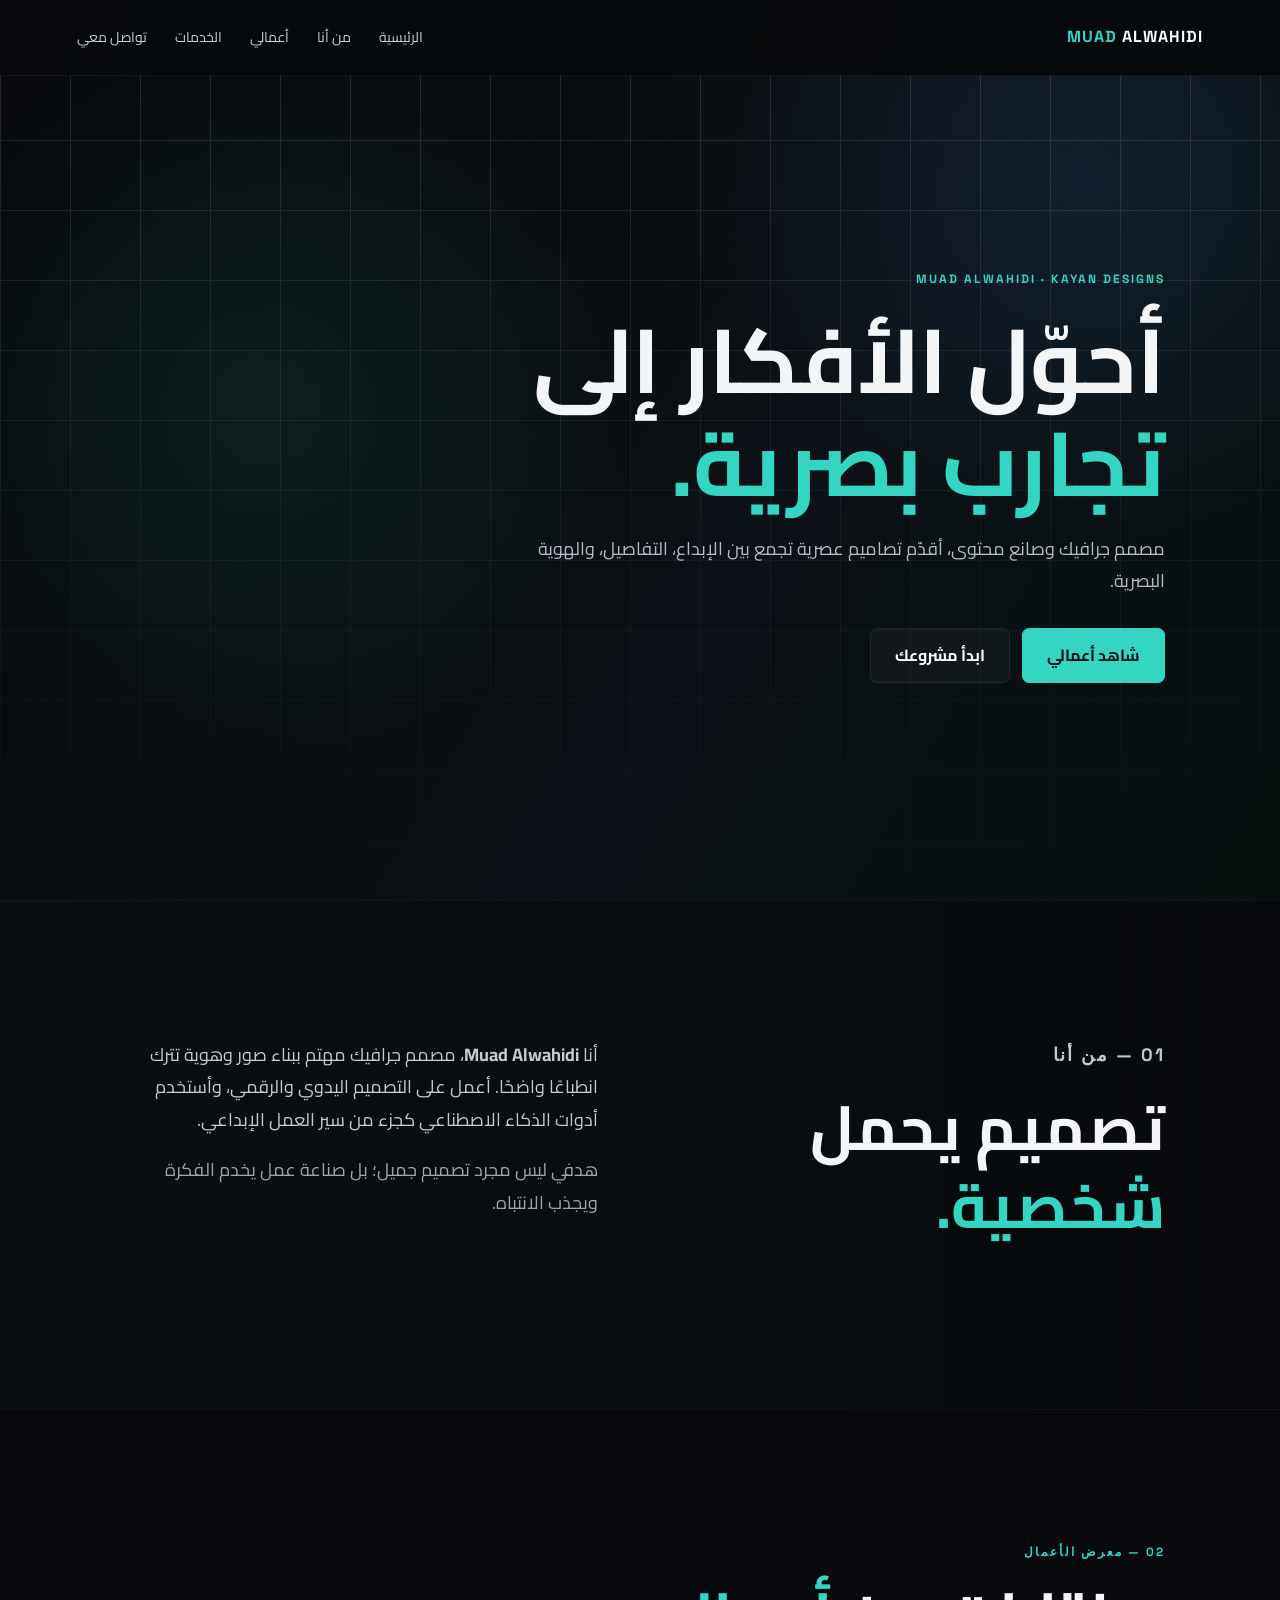
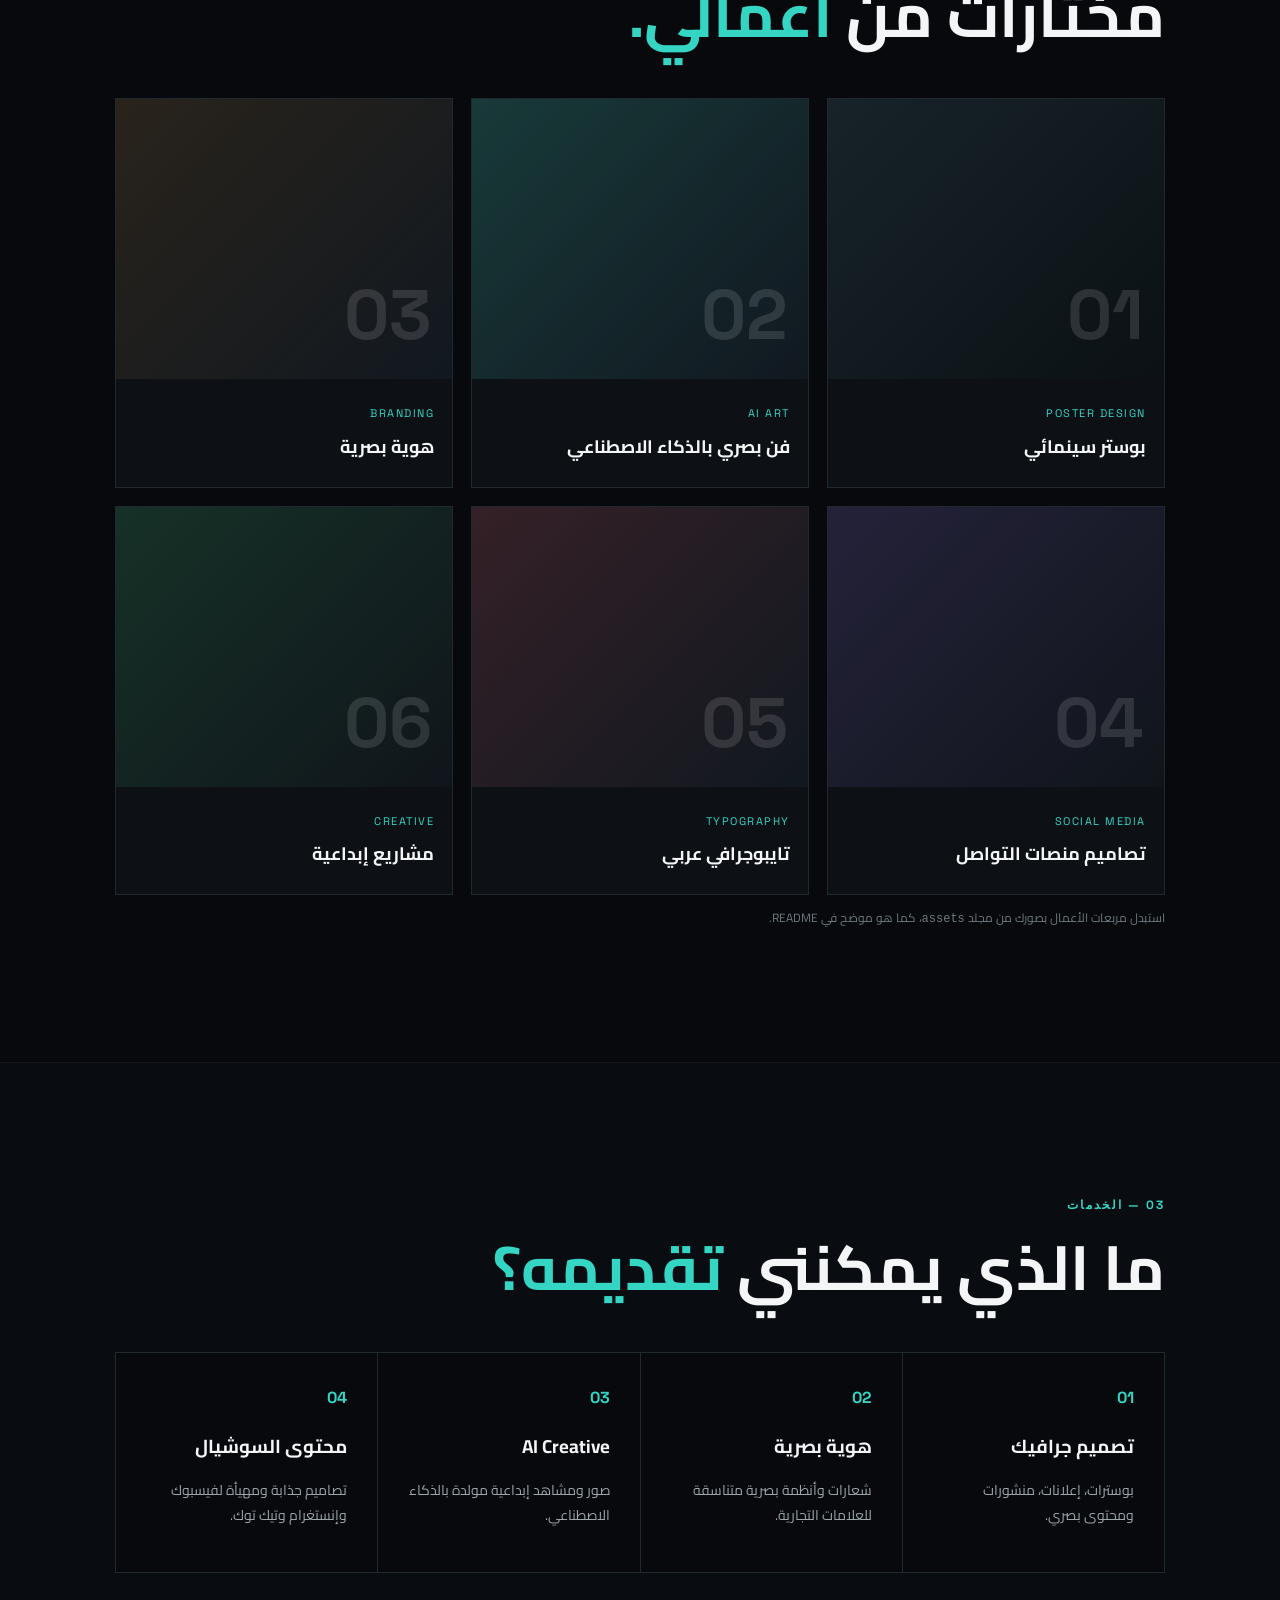
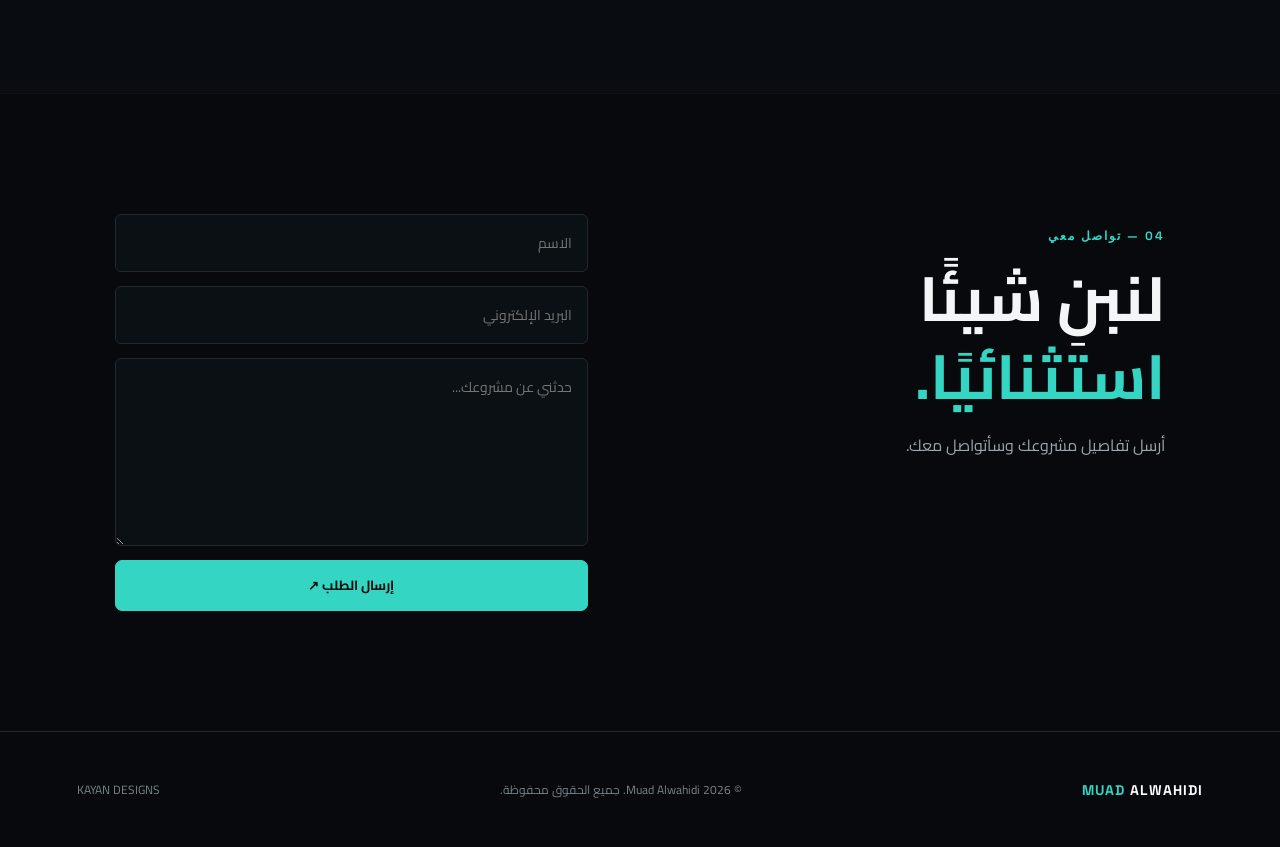
==== index.html @ abfa45d9 "Add files via upload" ====
<!doctype html>
<html lang="ar" dir="rtl">
<head>
  <meta charset="utf-8">
  <meta name="viewport" content="width=device-width,initial-scale=1">
  <meta name="description" content="Muad Alwahidi — مصمم جرافيك وصانع محتوى. معرض أعمال وخدمات التصميم.">
  <title>Muad Alwahidi | Graphic Designer</title>
  <link rel="stylesheet" href="style.css">
</head>
<body>
<header class="nav">
  <a class="brand" href="#home"><span>MUAD</span> ALWAHIDI</a>
  <button class="menu" aria-label="فتح القائمة">☰</button>
  <nav>
    <a href="#home">الرئيسية</a><a href="#about">من أنا</a><a href="#work">أعمالي</a>
    <a href="#services">الخدمات</a><a href="#contact">تواصل معي</a>
  </nav>
</header>

<main>
<section id="home" class="hero">
  <div class="hero-bg"></div>
  <div class="hero-content">
    <p class="eyebrow">MUAD ALWAHIDI · KAYAN DESIGNS</p>
    <h1>أحوّل الأفكار إلى<br><strong>تجارب بصرية.</strong></h1>
    <p class="lead">مصمم جرافيك وصانع محتوى، أقدّم تصاميم عصرية تجمع بين الإبداع، التفاصيل، والهوية البصرية.</p>
    <div class="actions"><a class="btn primary" href="#work">شاهد أعمالي</a><a class="btn ghost" href="#contact">ابدأ مشروعك</a></div>
  </div>
</section>

<section id="about" class="section about">
  <div><p class="eyebrow">01 — من أنا</p><h2>تصميم يحمل <em>شخصية.</em></h2></div>
  <div><p>أنا <b>Muad Alwahidi</b>، مصمم جرافيك مهتم ببناء صور وهوية تترك انطباعًا واضحًا. أعمل على التصميم اليدوي والرقمي، وأستخدم أدوات الذكاء الاصطناعي كجزء من سير العمل الإبداعي.</p><p class="muted">هدفي ليس مجرد تصميم جميل؛ بل صناعة عمل يخدم الفكرة ويجذب الانتباه.</p></div>
</section>

<section id="work" class="section">
  <div class="section-head"><div><p class="eyebrow">02 — معرض الأعمال</p><h2>مختارات من <em>أعمالي.</em></h2></div></div>
  <div class="grid" id="gallery">
    <article class="card"><div class="placeholder p1">01</div><div><span>POSTER DESIGN</span><h3>بوستر سينمائي</h3></div></article>
    <article class="card"><div class="placeholder p2">02</div><div><span>AI ART</span><h3>فن بصري بالذكاء الاصطناعي</h3></div></article>
    <article class="card"><div class="placeholder p3">03</div><div><span>BRANDING</span><h3>هوية بصرية</h3></div></article>
    <article class="card"><div class="placeholder p4">04</div><div><span>SOCIAL MEDIA</span><h3>تصاميم منصات التواصل</h3></div></article>
    <article class="card"><div class="placeholder p5">05</div><div><span>TYPOGRAPHY</span><h3>تايبوجرافي عربي</h3></div></article>
    <article class="card"><div class="placeholder p6">06</div><div><span>CREATIVE</span><h3>مشاريع إبداعية</h3></div></article>
  </div>
  <p class="note">استبدل مربعات الأعمال بصورك من مجلد <code>assets</code>، كما هو موضح في README.</p>
</section>

<section id="services" class="section services">
  <p class="eyebrow">03 — الخدمات</p><h2>ما الذي يمكنني <em>تقديمه؟</em></h2>
  <div class="service-grid">
    <div><b>01</b><h3>تصميم جرافيك</h3><p>بوسترات، إعلانات، منشورات ومحتوى بصري.</p></div>
    <div><b>02</b><h3>هوية بصرية</h3><p>شعارات وأنظمة بصرية متناسقة للعلامات التجارية.</p></div>
    <div><b>03</b><h3>AI Creative</h3><p>صور ومشاهد إبداعية مولدة بالذكاء الاصطناعي.</p></div>
    <div><b>04</b><h3>محتوى السوشيال</h3><p>تصاميم جذابة ومهيأة لفيسبوك وإنستغرام وتيك توك.</p></div>
  </div>
</section>

<section id="contact" class="section contact">
  <div><p class="eyebrow">04 — تواصل معي</p><h2>لنبنِ شيئًا <em>استثنائيًا.</em></h2><p class="muted">أرسل تفاصيل مشروعك وسأتواصل معك.</p></div>
  <form id="contactForm">
    <input required name="name" placeholder="الاسم">
    <input required type="email" name="email" placeholder="البريد الإلكتروني">
    <textarea required name="message" rows="6" placeholder="حدثني عن مشروعك..."></textarea>
    <button class="btn primary" type="submit">إرسال الطلب ↗</button>
  </form>
</section>
</main>

<footer><div class="brand"><span>MUAD</span> ALWAHIDI</div><p>© <span id="year"></span> Muad Alwahidi. جميع الحقوق محفوظة.</p><p>KAYAN DESIGNS</p></footer>
<script src="script.js"></script>
</body>
</html>
---- style.css ----
@import url('https://fonts.googleapis.com/css2?family=Cairo:wght@400;600;700;800&family=Space+Grotesk:wght@500;700&display=swap');
:root{--bg:#07090c;--panel:#0d1116;--text:#f3f5f6;--muted:#9ca6ad;--line:#202830;--accent:#35d5c4}
*{box-sizing:border-box}html{scroll-behavior:smooth}body{margin:0;background:var(--bg);color:var(--text);font-family:Cairo,Arial,sans-serif;line-height:1.8}.nav{height:76px;display:flex;align-items:center;justify-content:space-between;padding:0 6%;position:fixed;z-index:10;top:0;width:100%;background:#07090ce8;backdrop-filter:blur(16px);border-bottom:1px solid #ffffff0d}.brand{font-family:"Space Grotesk",sans-serif;letter-spacing:1px;color:#fff;text-decoration:none;font-weight:700}.brand span{color:var(--accent)}nav{display:flex;gap:28px}nav a{color:#cbd1d5;text-decoration:none;font-size:14px}nav a:hover{color:var(--accent)}.menu{display:none;background:none;color:#fff;border:0;font-size:25px}.hero{min-height:100vh;position:relative;display:flex;align-items:center;padding:110px 9% 70px;overflow:hidden}.hero-bg{position:absolute;inset:0;background:radial-gradient(circle at 20% 45%,#16423d55 0,transparent 32%),radial-gradient(circle at 85% 20%,#263d5c55 0,transparent 28%),linear-gradient(120deg,#07090c,#0b1116 60%,#07100f);z-index:-1}.hero-bg:after{content:"";position:absolute;inset:0;opacity:.12;background-image:linear-gradient(#fff 1px,transparent 1px),linear-gradient(90deg,#fff 1px,transparent 1px);background-size:70px 70px;mask-image:linear-gradient(to bottom,black,transparent)}.hero-content{max-width:850px}.eyebrow{color:var(--accent);font-family:"Space Grotesk",sans-serif;letter-spacing:2px;font-size:12px;font-weight:700}.hero h1{font-size:clamp(45px,7vw,92px);line-height:1.15;margin:18px 0}.hero h1 strong,h2 em{font-style:normal;color:var(--accent)}.lead{color:#b4bdc3;max-width:650px;font-size:18px}.actions{display:flex;gap:12px;margin-top:30px}.btn{display:inline-block;padding:12px 24px;border-radius:7px;border:1px solid var(--line);font-family:inherit;text-decoration:none;cursor:pointer;font-weight:700}.primary{background:var(--accent);color:#06100f;border-color:var(--accent)}.ghost{color:#fff;background:#ffffff08}.section{padding:120px 9%;border-top:1px solid #ffffff0a}.section h2{font-size:clamp(35px,5vw,62px);line-height:1.25;margin:8px 0 45px}.about{display:grid;grid-template-columns:1fr 1fr;gap:8%;background:linear-gradient(90deg,#0a0f14,#07090c)}.about p{font-size:18px;color:#c3cbd0}.muted{color:var(--muted)!important}.grid{display:grid;grid-template-columns:repeat(3,1fr);gap:18px}.card{background:var(--panel);border:1px solid var(--line);overflow:hidden;transition:.3s}.card:hover{transform:translateY(-6px);border-color:#35d5c455}.card>div:last-child{padding:18px}.card span{font:11px "Space Grotesk";letter-spacing:1.5px;color:var(--accent)}.card h3{margin:5px 0;font-size:18px}.placeholder{height:280px;display:flex;align-items:end;padding:20px;font:700 70px "Space Grotesk";color:#ffffff20;background:linear-gradient(135deg,#172329,#0b1115)}.p2{background:linear-gradient(135deg,#183a39,#111820)}.p3{background:linear-gradient(135deg,#29231b,#111820)}.p4{background:linear-gradient(135deg,#24223a,#10151b)}.p5{background:linear-gradient(135deg,#352027,#111820)}.p6{background:linear-gradient(135deg,#163127,#10151b)}.note{font-size:12px;color:#6f7a81}.services{background:#090d11}.service-grid{display:grid;grid-template-columns:repeat(4,1fr);gap:1px;background:var(--line);border:1px solid var(--line)}.service-grid>div{background:var(--bg);padding:30px}.service-grid b{font-family:"Space Grotesk";color:var(--accent)}.service-grid h3{margin:18px 0 5px}.service-grid p{color:var(--muted);font-size:14px}.contact{display:grid;grid-template-columns:1fr 1fr;gap:10%;align-items:start}.contact h2{margin-bottom:15px}.contact form{display:grid;gap:14px}input,textarea{width:100%;background:#0b1015;border:1px solid var(--line);color:#fff;border-radius:6px;padding:15px;font:14px Cairo;outline:none}input:focus,textarea:focus{border-color:var(--accent)}footer{padding:35px 6%;display:flex;align-items:center;justify-content:space-between;border-top:1px solid var(--line);color:#78838a;font-size:12px}footer .brand{font-size:14px}@media(max-width:800px){nav{display:none;position:absolute;top:76px;right:0;left:0;padding:20px;background:#07090c;flex-direction:column;gap:10px}.menu{display:block}.nav:focus-within nav{display:flex}.about,.contact{grid-template-columns:1fr}.grid{grid-template-columns:1fr 1fr}.service-grid{grid-template-columns:1fr 1fr}.section{padding:85px 6%}.hero{padding-left:6%;padding-right:6%}}@media(max-width:520px){.grid,.service-grid{grid-template-columns:1fr}.placeholder{height:220px}.lead{font-size:16px}.actions{flex-direction:column}.btn{text-align:center}footer{flex-direction:column;gap:10px}}
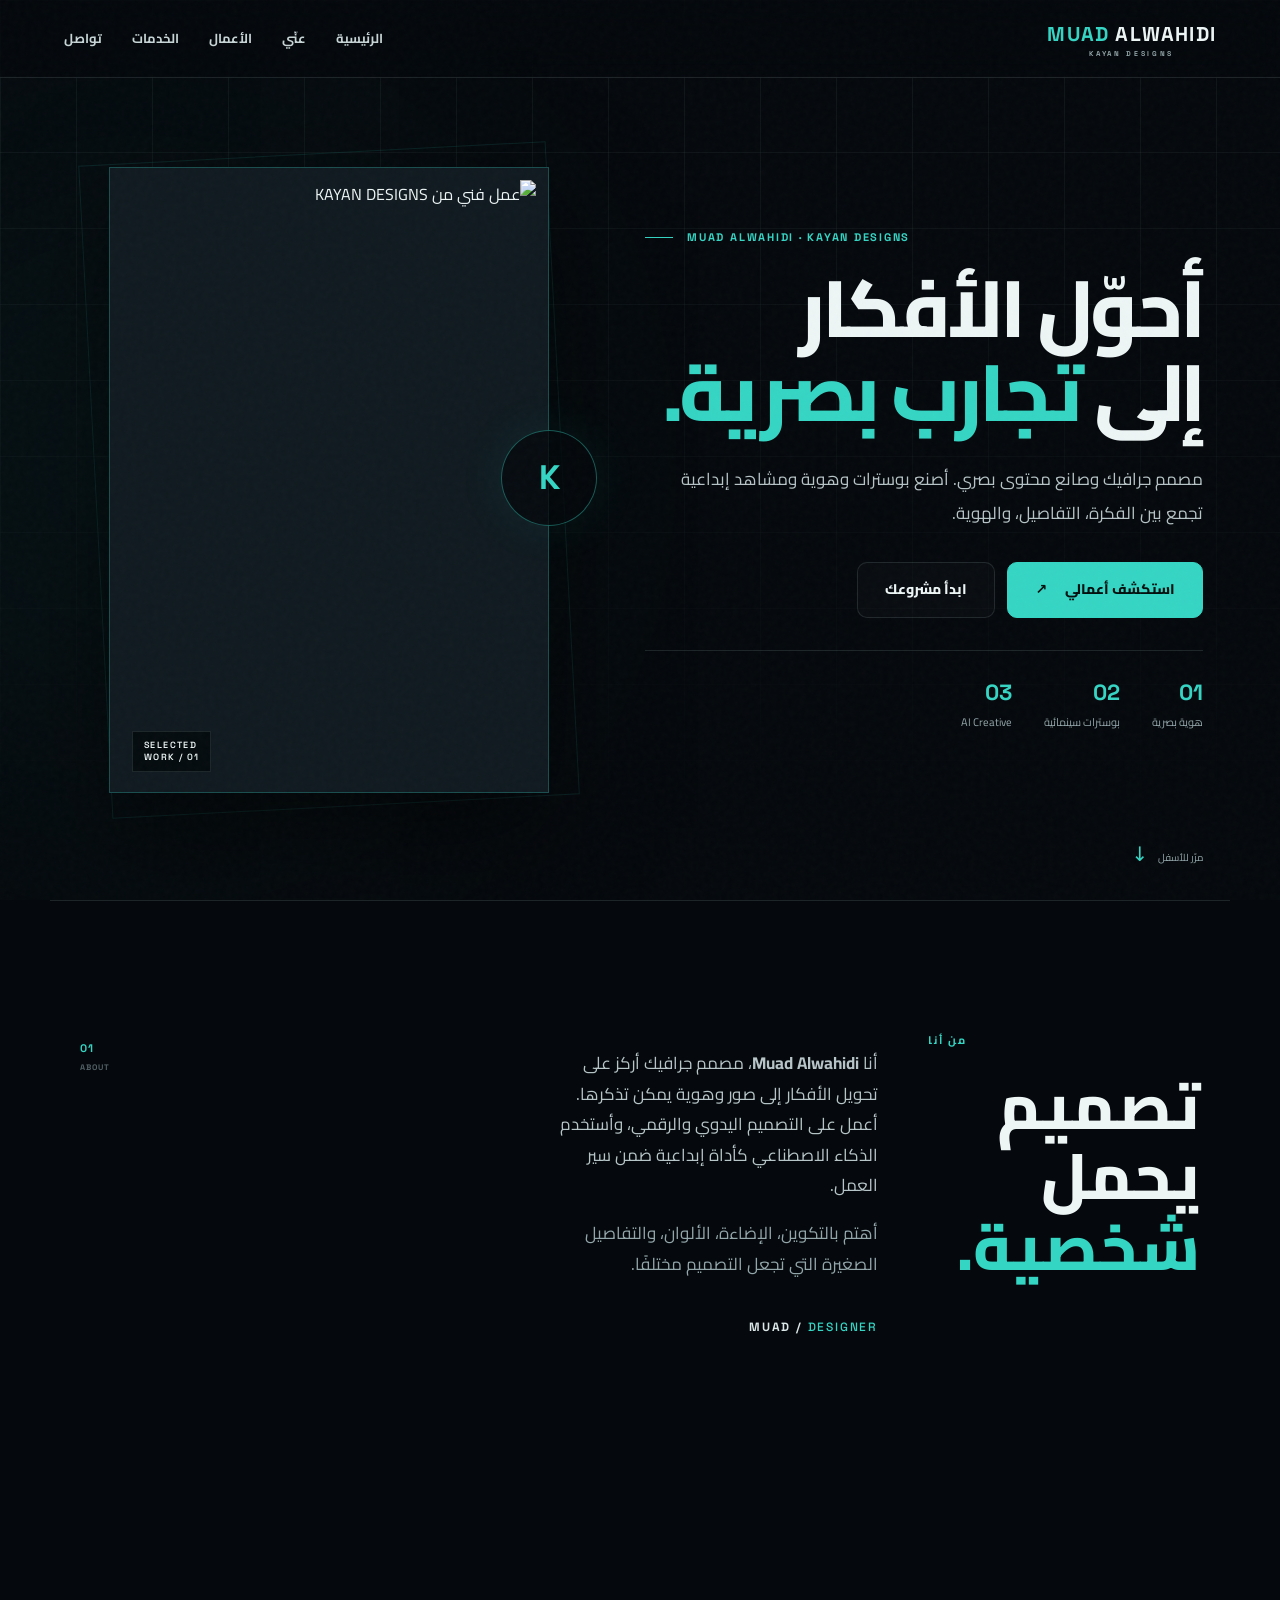
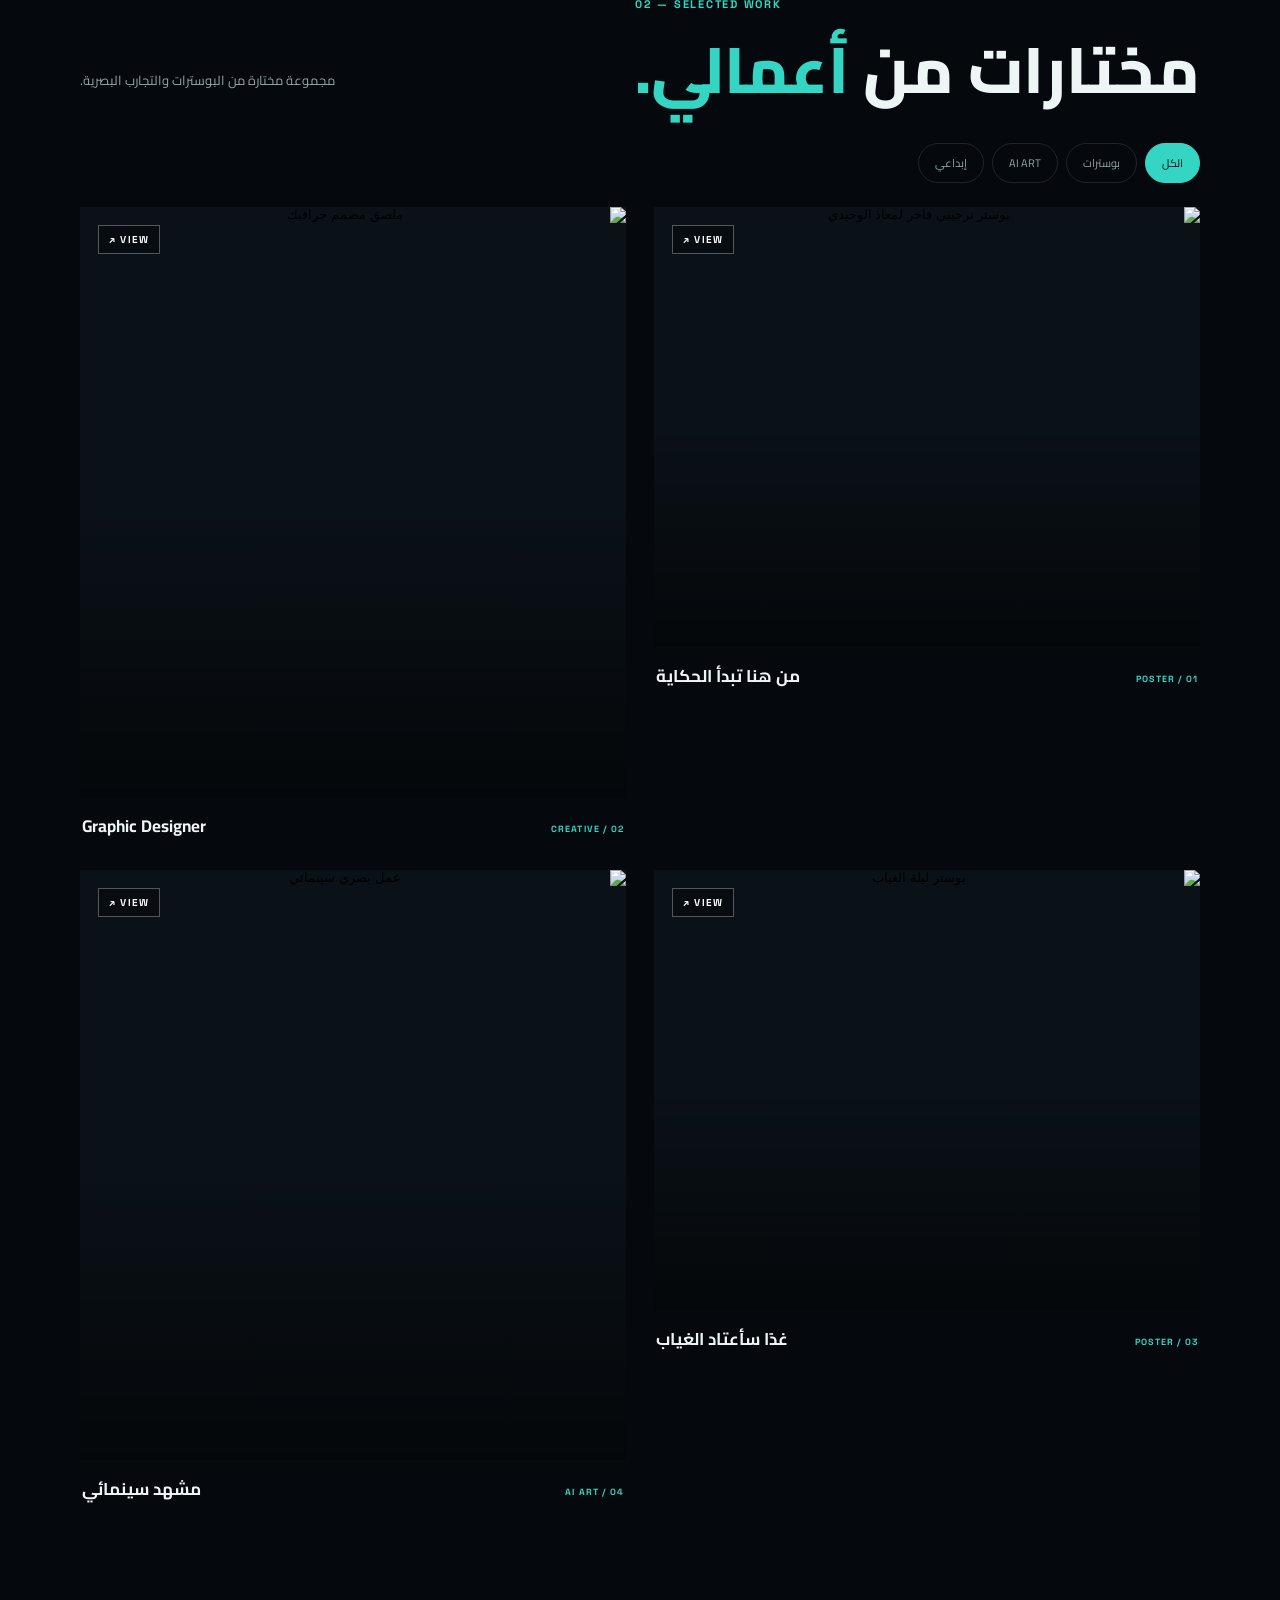
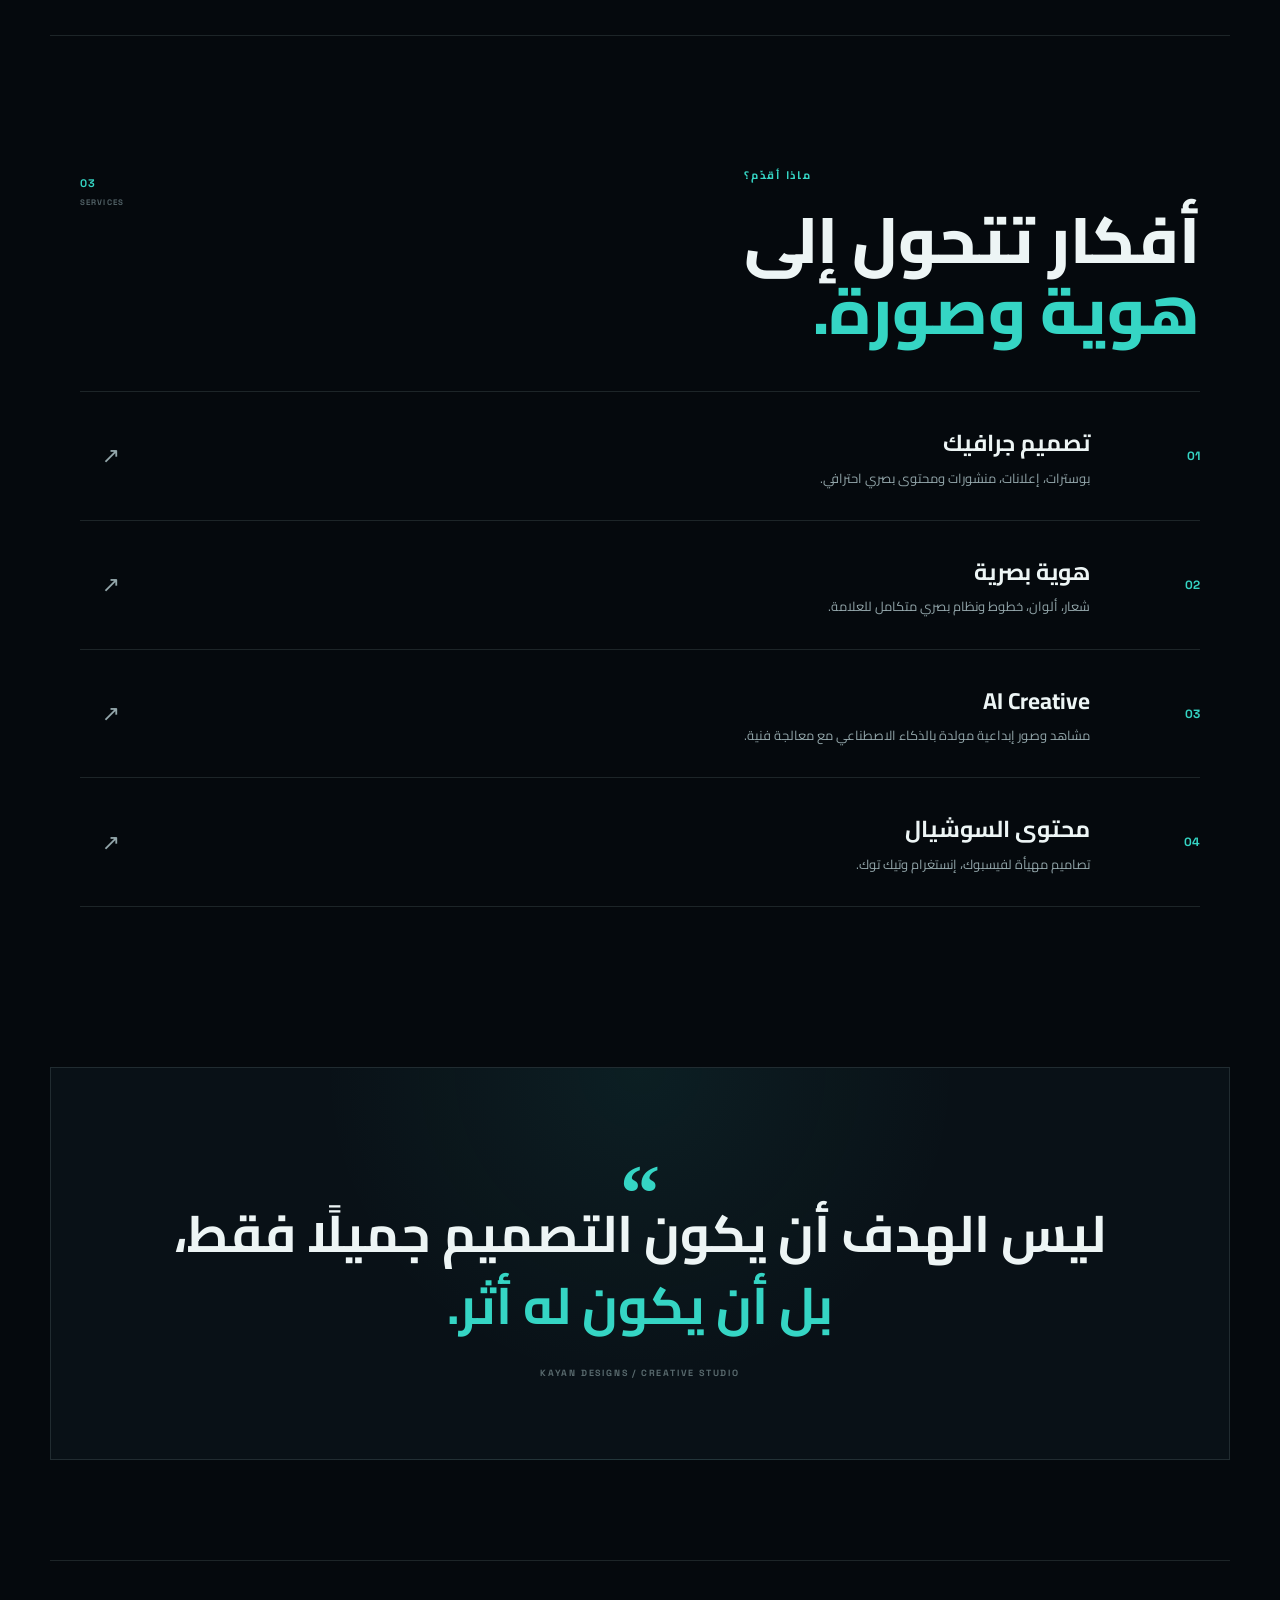
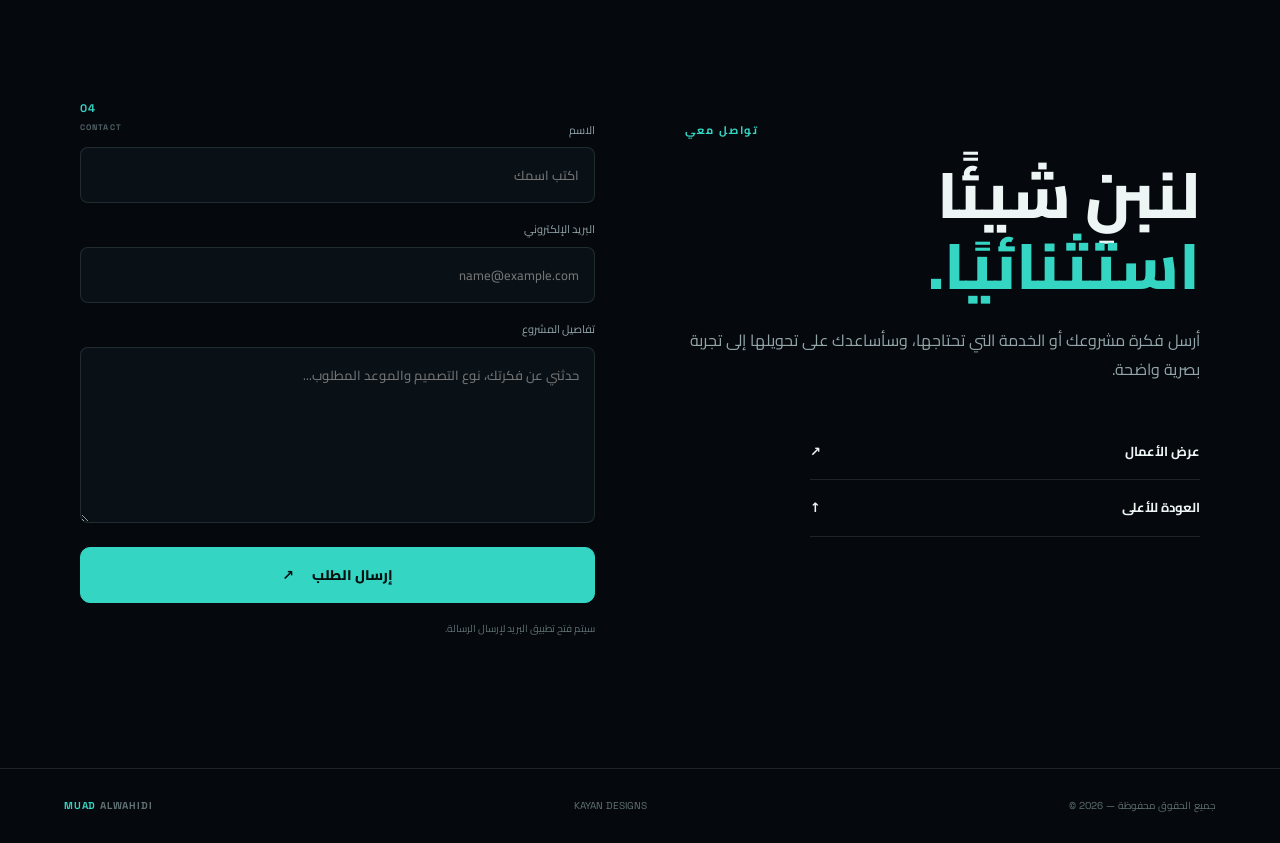
==== commit dba10ff7: "Add files via upload" ====
--- a/index.html
+++ b/index.html
@@ -2,72 +2,85 @@
 <html lang="ar" dir="rtl">
 <head>
   <meta charset="utf-8">
-  <meta name="viewport" content="width=device-width,initial-scale=1">
-  <meta name="description" content="Muad Alwahidi — مصمم جرافيك وصانع محتوى. معرض أعمال وخدمات التصميم.">
-  <title>Muad Alwahidi | Graphic Designer</title>
+  <meta name="viewport" content="width=device-width, initial-scale=1">
+  <meta name="theme-color" content="#071016">
+  <meta name="description" content="Muad Alwahidi — KAYAN DESIGNS. مصمم جرافيك وصانع محتوى بصري، متخصص في البوسترات والهوية والتصميم الإبداعي بالذكاء الاصطناعي.">
+  <meta property="og:title" content="Muad Alwahidi — KAYAN DESIGNS">
+  <meta property="og:description" content="مصمم جرافيك وصانع محتوى بصري — أعمال، خدمات وتواصل.">
+  <title>Muad Alwahidi — KAYAN DESIGNS</title>
+  <link rel="preconnect" href="https://fonts.googleapis.com">
+  <link rel="preconnect" href="https://fonts.gstatic.com" crossorigin>
+  <link href="https://fonts.googleapis.com/css2?family=Cairo:wght@400;500;600;700;800;900&family=Space+Grotesk:wght@400;500;600;700&display=swap" rel="stylesheet">
   <link rel="stylesheet" href="style.css">
 </head>
 <body>
-<header class="nav">
-  <a class="brand" href="#home"><span>MUAD</span> ALWAHIDI</a>
-  <button class="menu" aria-label="فتح القائمة">☰</button>
-  <nav>
-    <a href="#home">الرئيسية</a><a href="#about">من أنا</a><a href="#work">أعمالي</a>
-    <a href="#services">الخدمات</a><a href="#contact">تواصل معي</a>
-  </nav>
-</header>
+  <div class="noise"></div>
+  <header class="nav" id="top">
+    <a class="brand" href="#home" aria-label="Muad Alwahidi home"><span>MUAD</span> ALWAHIDI<small>KAYAN DESIGNS</small></a>
+    <button class="menu" aria-label="فتح القائمة" aria-expanded="false">☰</button>
+    <nav id="navLinks">
+      <a href="#home">الرئيسية</a><a href="#about">عنّي</a><a href="#work">الأعمال</a><a href="#services">الخدمات</a><a href="#contact">تواصل</a>
+    </nav>
+  </header>
 
-<main>
-<section id="home" class="hero">
-  <div class="hero-bg"></div>
-  <div class="hero-content">
-    <p class="eyebrow">MUAD ALWAHIDI · KAYAN DESIGNS</p>
-    <h1>أحوّل الأفكار إلى<br><strong>تجارب بصرية.</strong></h1>
-    <p class="lead">مصمم جرافيك وصانع محتوى، أقدّم تصاميم عصرية تجمع بين الإبداع، التفاصيل، والهوية البصرية.</p>
-    <div class="actions"><a class="btn primary" href="#work">شاهد أعمالي</a><a class="btn ghost" href="#contact">ابدأ مشروعك</a></div>
-  </div>
-</section>
+  <main>
+    <section id="home" class="hero">
+      <div class="hero-grid"></div><div class="hero-glow"></div>
+      <div class="hero-copy reveal">
+        <p class="eyebrow"><i></i> MUAD ALWAHIDI · KAYAN DESIGNS</p>
+        <h1>أحوّل الأفكار<br>إلى <em>تجارب بصرية.</em></h1>
+        <p class="lead">مصمم جرافيك وصانع محتوى بصري. أصنع بوسترات وهوية ومشاهد إبداعية تجمع بين الفكرة، التفاصيل، والهوية.</p>
+        <div class="actions"><a class="btn primary" href="#work">استكشف أعمالي <b>↗</b></a><a class="btn ghost" href="#contact">ابدأ مشروعك</a></div>
+        <div class="stats"><div><strong>01</strong><span>هوية بصرية</span></div><div><strong>02</strong><span>بوسترات سينمائية</span></div><div><strong>03</strong><span>AI Creative</span></div></div>
+      </div>
+      <div class="hero-art reveal"><div class="art-frame"><img src="assets/hero-poster.png" alt="عمل فني من KAYAN DESIGNS"><span class="art-label">SELECTED<br>WORK / 01</span></div><div class="orbit">K</div></div>
+      <a class="scroll" href="#about">مرّر للأسفل <span>↓</span></a>
+    </section>
 
-<section id="about" class="section about">
-  <div><p class="eyebrow">01 — من أنا</p><h2>تصميم يحمل <em>شخصية.</em></h2></div>
-  <div><p>أنا <b>Muad Alwahidi</b>، مصمم جرافيك مهتم ببناء صور وهوية تترك انطباعًا واضحًا. أعمل على التصميم اليدوي والرقمي، وأستخدم أدوات الذكاء الاصطناعي كجزء من سير العمل الإبداعي.</p><p class="muted">هدفي ليس مجرد تصميم جميل؛ بل صناعة عمل يخدم الفكرة ويجذب الانتباه.</p></div>
-</section>
+    <section id="about" class="section about">
+      <div class="section-index reveal">01 <span>ABOUT</span></div>
+      <div class="about-intro reveal"><p class="eyebrow">من أنا</p><h2>تصميم يحمل<br><em>شخصية.</em></h2></div>
+      <div class="about-text reveal"><p>أنا <b>Muad Alwahidi</b>، مصمم جرافيك أركز على تحويل الأفكار إلى صور وهوية يمكن تذكرها. أعمل على التصميم اليدوي والرقمي، وأستخدم الذكاء الاصطناعي كأداة إبداعية ضمن سير العمل.</p><p class="muted">أهتم بالتكوين، الإضاءة، الألوان، والتفاصيل الصغيرة التي تجعل التصميم مختلفًا.</p><div class="signature">MUAD / <span>DESIGNER</span></div></div>
+    </section>
 
-<section id="work" class="section">
-  <div class="section-head"><div><p class="eyebrow">02 — معرض الأعمال</p><h2>مختارات من <em>أعمالي.</em></h2></div></div>
-  <div class="grid" id="gallery">
-    <article class="card"><div class="placeholder p1">01</div><div><span>POSTER DESIGN</span><h3>بوستر سينمائي</h3></div></article>
-    <article class="card"><div class="placeholder p2">02</div><div><span>AI ART</span><h3>فن بصري بالذكاء الاصطناعي</h3></div></article>
-    <article class="card"><div class="placeholder p3">03</div><div><span>BRANDING</span><h3>هوية بصرية</h3></div></article>
-    <article class="card"><div class="placeholder p4">04</div><div><span>SOCIAL MEDIA</span><h3>تصاميم منصات التواصل</h3></div></article>
-    <article class="card"><div class="placeholder p5">05</div><div><span>TYPOGRAPHY</span><h3>تايبوجرافي عربي</h3></div></article>
-    <article class="card"><div class="placeholder p6">06</div><div><span>CREATIVE</span><h3>مشاريع إبداعية</h3></div></article>
-  </div>
-  <p class="note">استبدل مربعات الأعمال بصورك من مجلد <code>assets</code>، كما هو موضح في README.</p>
-</section>
+    <section id="work" class="section work">
+      <div class="section-top reveal"><div><p class="eyebrow">02 — SELECTED WORK</p><h2>مختارات من <em>أعمالي.</em></h2></div><p class="section-note">مجموعة مختارة من البوسترات والتجارب البصرية.</p></div>
+      <div class="filters reveal"><button class="filter active" data-filter="all">الكل</button><button class="filter" data-filter="poster">بوسترات</button><button class="filter" data-filter="ai">AI ART</button><button class="filter" data-filter="creative">إبداعي</button></div>
+      <div class="gallery" id="gallery">
+        <article class="work-card reveal" data-category="poster" data-title="بوستر ترحيبي فاخر"><button class="work-image" data-full="assets/welcome-poster.png" aria-label="فتح العمل"><img src="assets/welcome-poster.png" alt="بوستر ترحيبي فاخر لمعاذ الوحيدي" loading="lazy"><span>VIEW ↗</span></button><div class="work-meta"><small>POSTER / 01</small><h3>من هنا تبدأ الحكاية</h3></div></article>
+        <article class="work-card tall reveal" data-category="creative" data-title="هوية المصمم"><button class="work-image" data-full="assets/designer-poster.png" aria-label="فتح العمل"><img src="assets/designer-poster.png" alt="ملصق مصمم جرافيك" loading="lazy"><span>VIEW ↗</span></button><div class="work-meta"><small>CREATIVE / 02</small><h3>Graphic Designer</h3></div></article>
+        <article class="work-card reveal" data-category="poster" data-title="ليلة الغياب"><button class="work-image" data-full="assets/night-poster.png" aria-label="فتح العمل"><img src="assets/night-poster.png" alt="بوستر ليلة الغياب" loading="lazy"><span>VIEW ↗</span></button><div class="work-meta"><small>POSTER / 03</small><h3>غدًا سأعتاد الغياب</h3></div></article>
+        <article class="work-card tall reveal" data-category="ai" data-title="مشهد بصري"><button class="work-image" data-full="assets/hero-poster.png" aria-label="فتح العمل"><img src="assets/hero-poster.png" alt="عمل بصري سينمائي" loading="lazy"><span>VIEW ↗</span></button><div class="work-meta"><small>AI ART / 04</small><h3>مشهد سينمائي</h3></div></article>
+      </div>
+    </section>
 
-<section id="services" class="section services">
-  <p class="eyebrow">03 — الخدمات</p><h2>ما الذي يمكنني <em>تقديمه؟</em></h2>
-  <div class="service-grid">
-    <div><b>01</b><h3>تصميم جرافيك</h3><p>بوسترات، إعلانات، منشورات ومحتوى بصري.</p></div>
-    <div><b>02</b><h3>هوية بصرية</h3><p>شعارات وأنظمة بصرية متناسقة للعلامات التجارية.</p></div>
-    <div><b>03</b><h3>AI Creative</h3><p>صور ومشاهد إبداعية مولدة بالذكاء الاصطناعي.</p></div>
-    <div><b>04</b><h3>محتوى السوشيال</h3><p>تصاميم جذابة ومهيأة لفيسبوك وإنستغرام وتيك توك.</p></div>
-  </div>
-</section>
+    <section id="services" class="section services">
+      <div class="section-index reveal">03 <span>SERVICES</span></div><div class="section-top reveal"><div><p class="eyebrow">ماذا أقدّم؟</p><h2>أفكار تتحول إلى<br><em>هوية وصورة.</em></h2></div></div>
+      <div class="service-list">
+        <div class="service reveal"><b>01</b><div><h3>تصميم جرافيك</h3><p>بوسترات، إعلانات، منشورات ومحتوى بصري احترافي.</p></div><span>↗</span></div>
+        <div class="service reveal"><b>02</b><div><h3>هوية بصرية</h3><p>شعار، ألوان، خطوط ونظام بصري متكامل للعلامة.</p></div><span>↗</span></div>
+        <div class="service reveal"><b>03</b><div><h3>AI Creative</h3><p>مشاهد وصور إبداعية مولدة بالذكاء الاصطناعي مع معالجة فنية.</p></div><span>↗</span></div>
+        <div class="service reveal"><b>04</b><div><h3>محتوى السوشيال</h3><p>تصاميم مهيأة لفيسبوك، إنستغرام وتيك توك.</p></div><span>↗</span></div>
+      </div>
+    </section>
 
-<section id="contact" class="section contact">
-  <div><p class="eyebrow">04 — تواصل معي</p><h2>لنبنِ شيئًا <em>استثنائيًا.</em></h2><p class="muted">أرسل تفاصيل مشروعك وسأتواصل معك.</p></div>
-  <form id="contactForm">
-    <input required name="name" placeholder="الاسم">
-    <input required type="email" name="email" placeholder="البريد الإلكتروني">
-    <textarea required name="message" rows="6" placeholder="حدثني عن مشروعك..."></textarea>
-    <button class="btn primary" type="submit">إرسال الطلب ↗</button>
-  </form>
-</section>
-</main>
+    <section class="statement reveal"><div class="quote-mark">“</div><p>ليس الهدف أن يكون التصميم جميلًا فقط،<br><em>بل أن يكون له أثر.</em></p><small>KAYAN DESIGNS / CREATIVE STUDIO</small></section>
 
-<footer><div class="brand"><span>MUAD</span> ALWAHIDI</div><p>© <span id="year"></span> Muad Alwahidi. جميع الحقوق محفوظة.</p><p>KAYAN DESIGNS</p></footer>
-<script src="script.js"></script>
+    <section id="contact" class="section contact">
+      <div class="section-index reveal">04 <span>CONTACT</span></div><div class="contact-grid">
+        <div class="reveal"><p class="eyebrow">تواصل معي</p><h2>لنبنِ شيئًا<br><em>استثنائيًا.</em></h2><p class="muted">أرسل فكرة مشروعك أو الخدمة التي تحتاجها، وسأساعدك على تحويلها إلى تجربة بصرية واضحة.</p><div class="contact-links"><a href="#work">عرض الأعمال <span>↗</span></a><a href="#top">العودة للأعلى <span>↑</span></a></div></div>
+        <form id="contactForm" class="reveal">
+          <label>الاسم<input required name="name" autocomplete="name" placeholder="اكتب اسمك"></label>
+          <label>البريد الإلكتروني<input required type="email" name="email" autocomplete="email" placeholder="name@example.com"></label>
+          <label>تفاصيل المشروع<textarea required name="message" rows="6" placeholder="حدثني عن فكرتك، نوع التصميم والموعد المطلوب..."></textarea></label>
+          <button class="btn primary" type="submit">إرسال الطلب <b>↗</b></button><p class="form-note">سيتم فتح تطبيق البريد لإرسال الرسالة.</p>
+        </form>
+      </div>
+    </section>
+  </main>
+
+  <footer><div class="footer-brand"><span>MUAD</span> ALWAHIDI</div><div>KAYAN DESIGNS</div><div>© <span id="year"></span> — جميع الحقوق محفوظة</div></footer>
+  <div class="lightbox" id="lightbox" aria-hidden="true"><button class="close" aria-label="إغلاق">×</button><img id="lightboxImg" alt=""><div id="lightboxTitle"></div></div>
+  <script src="script.js"></script>
 </body>
-</html>+</html>
--- a/style.css
+++ b/style.css
@@ -1,3 +1 @@
-@import url('https://fonts.googleapis.com/css2?family=Cairo:wght@400;600;700;800&family=Space+Grotesk:wght@500;700&display=swap');
-:root{--bg:#07090c;--panel:#0d1116;--text:#f3f5f6;--muted:#9ca6ad;--line:#202830;--accent:#35d5c4}
-*{box-sizing:border-box}html{scroll-behavior:smooth}body{margin:0;background:var(--bg);color:var(--text);font-family:Cairo,Arial,sans-serif;line-height:1.8}.nav{height:76px;display:flex;align-items:center;justify-content:space-between;padding:0 6%;position:fixed;z-index:10;top:0;width:100%;background:#07090ce8;backdrop-filter:blur(16px);border-bottom:1px solid #ffffff0d}.brand{font-family:"Space Grotesk",sans-serif;letter-spacing:1px;color:#fff;text-decoration:none;font-weight:700}.brand span{color:var(--accent)}nav{display:flex;gap:28px}nav a{color:#cbd1d5;text-decoration:none;font-size:14px}nav a:hover{color:var(--accent)}.menu{display:none;background:none;color:#fff;border:0;font-size:25px}.hero{min-height:100vh;position:relative;display:flex;align-items:center;padding:110px 9% 70px;overflow:hidden}.hero-bg{position:absolute;inset:0;background:radial-gradient(circle at 20% 45%,#16423d55 0,transparent 32%),radial-gradient(circle at 85% 20%,#263d5c55 0,transparent 28%),linear-gradient(120deg,#07090c,#0b1116 60%,#07100f);z-index:-1}.hero-bg:after{content:"";position:absolute;inset:0;opacity:.12;background-image:linear-gradient(#fff 1px,transparent 1px),linear-gradient(90deg,#fff 1px,transparent 1px);background-size:70px 70px;mask-image:linear-gradient(to bottom,black,transparent)}.hero-content{max-width:850px}.eyebrow{color:var(--accent);font-family:"Space Grotesk",sans-serif;letter-spacing:2px;font-size:12px;font-weight:700}.hero h1{font-size:clamp(45px,7vw,92px);line-height:1.15;margin:18px 0}.hero h1 strong,h2 em{font-style:normal;color:var(--accent)}.lead{color:#b4bdc3;max-width:650px;font-size:18px}.actions{display:flex;gap:12px;margin-top:30px}.btn{display:inline-block;padding:12px 24px;border-radius:7px;border:1px solid var(--line);font-family:inherit;text-decoration:none;cursor:pointer;font-weight:700}.primary{background:var(--accent);color:#06100f;border-color:var(--accent)}.ghost{color:#fff;background:#ffffff08}.section{padding:120px 9%;border-top:1px solid #ffffff0a}.section h2{font-size:clamp(35px,5vw,62px);line-height:1.25;margin:8px 0 45px}.about{display:grid;grid-template-columns:1fr 1fr;gap:8%;background:linear-gradient(90deg,#0a0f14,#07090c)}.about p{font-size:18px;color:#c3cbd0}.muted{color:var(--muted)!important}.grid{display:grid;grid-template-columns:repeat(3,1fr);gap:18px}.card{background:var(--panel);border:1px solid var(--line);overflow:hidden;transition:.3s}.card:hover{transform:translateY(-6px);border-color:#35d5c455}.card>div:last-child{padding:18px}.card span{font:11px "Space Grotesk";letter-spacing:1.5px;color:var(--accent)}.card h3{margin:5px 0;font-size:18px}.placeholder{height:280px;display:flex;align-items:end;padding:20px;font:700 70px "Space Grotesk";color:#ffffff20;background:linear-gradient(135deg,#172329,#0b1115)}.p2{background:linear-gradient(135deg,#183a39,#111820)}.p3{background:linear-gradient(135deg,#29231b,#111820)}.p4{background:linear-gradient(135deg,#24223a,#10151b)}.p5{background:linear-gradient(135deg,#352027,#111820)}.p6{background:linear-gradient(135deg,#163127,#10151b)}.note{font-size:12px;color:#6f7a81}.services{background:#090d11}.service-grid{display:grid;grid-template-columns:repeat(4,1fr);gap:1px;background:var(--line);border:1px solid var(--line)}.service-grid>div{background:var(--bg);padding:30px}.service-grid b{font-family:"Space Grotesk";color:var(--accent)}.service-grid h3{margin:18px 0 5px}.service-grid p{color:var(--muted);font-size:14px}.contact{display:grid;grid-template-columns:1fr 1fr;gap:10%;align-items:start}.contact h2{margin-bottom:15px}.contact form{display:grid;gap:14px}input,textarea{width:100%;background:#0b1015;border:1px solid var(--line);color:#fff;border-radius:6px;padding:15px;font:14px Cairo;outline:none}input:focus,textarea:focus{border-color:var(--accent)}footer{padding:35px 6%;display:flex;align-items:center;justify-content:space-between;border-top:1px solid var(--line);color:#78838a;font-size:12px}footer .brand{font-size:14px}@media(max-width:800px){nav{display:none;position:absolute;top:76px;right:0;left:0;padding:20px;background:#07090c;flex-direction:column;gap:10px}.menu{display:block}.nav:focus-within nav{display:flex}.about,.contact{grid-template-columns:1fr}.grid{grid-template-columns:1fr 1fr}.service-grid{grid-template-columns:1fr 1fr}.section{padding:85px 6%}.hero{padding-left:6%;padding-right:6%}}@media(max-width:520px){.grid,.service-grid{grid-template-columns:1fr}.placeholder{height:220px}.lead{font-size:16px}.actions{flex-direction:column}.btn{text-align:center}footer{flex-direction:column;gap:10px}}
+:root{--bg:#05090d;--panel:#0a1117;--panel2:#0e171e;--line:rgba(191,220,224,.13);--text:#edf5f5;--muted:#93a6aa;--accent:#35d5c4;--accent2:#1fa99d;--max:1180px}*{box-sizing:border-box}html{scroll-behavior:smooth}body{margin:0;background:var(--bg);color:var(--text);font-family:Cairo,system-ui,sans-serif;line-height:1.8;overflow-x:hidden}.noise{position:fixed;inset:0;pointer-events:none;opacity:.035;z-index:20;background-image:url("data:image/svg+xml,%3Csvg viewBox='0 0 180 180' xmlns='http://www.w3.org/2000/svg'%3E%3Cfilter id='n'%3E%3CfeTurbulence type='fractalNoise' baseFrequency='.9' numOctaves='3' stitchTiles='stitch'/%3E%3C/filter%3E%3Crect width='100%25' height='100%25' filter='url(%23n)' opacity='.7'/%3E%3C/svg%3E")}.nav{height:78px;position:fixed;top:0;left:0;right:0;z-index:15;display:flex;align-items:center;justify-content:space-between;padding:0 5vw;background:rgba(5,9,13,.76);backdrop-filter:blur(16px);border-bottom:1px solid var(--line)}.brand{font-family:"Space Grotesk",sans-serif;direction:ltr;text-decoration:none;color:var(--text);font-weight:700;letter-spacing:.06em;font-size:20px;position:relative}.brand span,.footer-brand span{color:var(--accent)}.brand small{display:block;color:var(--muted);font-size:7px;letter-spacing:.38em;text-align:center;margin-top:-4px}nav{display:flex;gap:30px}nav a{color:#c8d5d7;text-decoration:none;font-size:13px;font-weight:700;transition:.25s}nav a:hover{color:var(--accent)}.menu{display:none;background:none;border:0;color:var(--text);font-size:28px}.hero{min-height:100vh;position:relative;display:grid;grid-template-columns:1.05fr .95fr;align-items:center;gap:5vw;max-width:1400px;margin:auto;padding:130px 6vw 70px;overflow:hidden}.hero-grid{position:absolute;inset:0;background-image:linear-gradient(var(--line) 1px,transparent 1px),linear-gradient(90deg,var(--line) 1px,transparent 1px);background-size:76px 76px;mask-image:linear-gradient(to bottom,black,transparent 95%);opacity:.5}.hero-glow{position:absolute;width:600px;height:600px;border-radius:50%;background:var(--accent);filter:blur(170px);opacity:.06;left:-160px;top:18%}.hero-copy,.hero-art{position:relative;z-index:2}.eyebrow{font-family:"Space Grotesk",Cairo,sans-serif;direction:ltr;color:var(--accent);font-size:11px;font-weight:700;letter-spacing:.16em;margin:0 0 20px}.eyebrow i{display:inline-block;width:28px;height:1px;background:var(--accent);vertical-align:middle;margin-right:9px}.hero h1{font-size:clamp(48px,6.2vw,90px);line-height:1.05;letter-spacing:-.04em;margin:0 0 28px;font-weight:800}.hero h1 em,.section h2 em,.statement em{font-style:normal;color:var(--accent)}.lead{font-size:17px;color:#b7c4c7;max-width:620px;line-height:2}.actions{display:flex;gap:12px;margin:32px 0}.btn{display:inline-flex;align-items:center;justify-content:center;gap:18px;min-height:56px;padding:0 27px;border-radius:10px;text-decoration:none;border:1px solid var(--line);font-family:inherit;font-weight:800;font-size:14px;cursor:pointer}.btn.primary{background:var(--accent);color:#03100e;border-color:var(--accent)}.btn.primary:hover{background:#5be3d5}.btn.ghost{color:var(--text);background:rgba(255,255,255,.02)}.btn.ghost:hover{border-color:var(--accent);color:var(--accent)}.stats{display:flex;gap:32px;border-top:1px solid var(--line);padding-top:22px;max-width:620px}.stats div{display:flex;flex-direction:column}.stats strong{font-family:"Space Grotesk";font-size:22px;color:var(--accent)}.stats span{font-size:11px;color:var(--muted)}.hero-art{justify-self:center;width:min(440px,100%);transform:rotate(2deg)}.art-frame{padding:12px;background:#101a20;border:1px solid rgba(53,213,196,.28);box-shadow:0 35px 100px rgba(0,0,0,.55);position:relative}.art-frame:before{content:"";position:absolute;inset:-15px;border:1px solid rgba(53,213,196,.12);transform:rotate(-3deg);z-index:-1}.art-frame img{display:block;width:100%;height:600px;object-fit:cover;object-position:center}.art-label{position:absolute;left:22px;bottom:20px;background:rgba(3,9,12,.8);border:1px solid var(--line);padding:7px 11px;font:600 9px/1.4 "Space Grotesk";letter-spacing:.15em;direction:ltr}.orbit{position:absolute;right:-48px;top:42%;width:96px;height:96px;border:1px solid rgba(53,213,196,.4);border-radius:50%;display:grid;place-items:center;font:700 34px "Space Grotesk";color:var(--accent);background:rgba(5,9,13,.75);box-shadow:0 0 50px rgba(53,213,196,.08)}.scroll{position:absolute;bottom:28px;right:6vw;color:var(--muted);font-size:10px;text-decoration:none}.scroll span{color:var(--accent);font-size:20px;margin-right:8px}.section{max-width:var(--max);margin:auto;padding:130px 30px;position:relative}.section-index{position:absolute;left:30px;top:140px;font:700 11px "Space Grotesk";color:var(--accent);direction:ltr;letter-spacing:.1em}.section-index span{display:block;color:#526267;margin-top:7px;font-size:8px}.about{display:grid;grid-template-columns:.8fr 1fr 1.2fr;gap:50px;border-top:1px solid var(--line)}.about-intro h2,.section h2{font-size:clamp(38px,5vw,64px);line-height:1.1;margin:0;font-weight:800}.about-text{font-size:17px;color:#b7c5c8}.muted{color:var(--muted)}.signature{margin-top:40px;font:700 12px "Space Grotesk";letter-spacing:.15em;color:#dce7e8}.signature span{color:var(--accent);font-weight:500}.section-top{display:flex;justify-content:space-between;align-items:end;gap:30px}.section-note{color:var(--muted);max-width:280px;font-size:13px}.filters{display:flex;gap:8px;margin:38px 0 24px;direction:rtl}.filter{font-family:inherit;background:transparent;border:1px solid var(--line);color:var(--muted);padding:9px 16px;border-radius:999px;cursor:pointer;font-size:11px}.filter.active,.filter:hover{background:var(--accent);color:#03100e;border-color:var(--accent)}.gallery{display:grid;grid-template-columns:repeat(2,1fr);gap:28px}.work-card{min-width:0}.work-image{width:100%;border:0;padding:0;background:#0a1117;display:block;position:relative;overflow:hidden;cursor:pointer}.work-image img{display:block;width:100%;height:440px;object-fit:cover;transition:transform .7s cubic-bezier(.2,.7,.2,1);filter:saturate(.9)}.work-card.tall .work-image img{height:590px}.work-image:after{content:"";position:absolute;inset:0;background:linear-gradient(180deg,transparent 50%,rgba(0,0,0,.72));opacity:.8}.work-image span{position:absolute;left:18px;top:18px;z-index:2;font:700 10px "Space Grotesk";letter-spacing:.12em;color:white;border:1px solid rgba(255,255,255,.3);padding:7px 10px;background:rgba(0,0,0,.28)}.work-image:hover img{transform:scale(1.045)}.work-meta{padding:14px 2px 0;display:flex;justify-content:space-between;align-items:baseline;gap:20px}.work-meta small{font:700 9px "Space Grotesk";color:var(--accent);letter-spacing:.13em;direction:ltr}.work-meta h3{margin:0;font-size:17px}.services{border-top:1px solid var(--line)}.service-list{margin-top:45px;border-top:1px solid var(--line)}.service{display:grid;grid-template-columns:80px 1fr 40px;align-items:center;gap:30px;padding:30px 0;border-bottom:1px solid var(--line);transition:.3s}.service>b{font:700 12px "Space Grotesk";color:var(--accent)}.service h3{margin:0 0 3px;font-size:23px}.service p{margin:0;color:var(--muted);font-size:13px}.service>span{font-size:22px;color:var(--muted);transition:.3s}.service:hover{padding-right:12px;padding-left:12px;background:rgba(53,213,196,.025)}.service:hover>span{color:var(--accent);transform:translate(-5px,-5px)}.statement{max-width:var(--max);margin:30px auto 100px;padding:80px 30px;border:1px solid var(--line);background:radial-gradient(circle at 50% 0,rgba(53,213,196,.07),transparent 45%),#091117;text-align:center;position:relative}.statement p{font-size:clamp(28px,4vw,52px);font-weight:700;line-height:1.4;margin:0}.quote-mark{font:700 80px Georgia;color:var(--accent);height:50px}.statement small{display:block;margin-top:25px;color:#596a6e;font:700 9px "Space Grotesk";letter-spacing:.2em;direction:ltr}.contact{border-top:1px solid var(--line)}.contact-grid{display:grid;grid-template-columns:1fr 1fr;gap:90px;margin-top:30px}.contact h2{margin-bottom:25px}.contact-links{margin-top:40px;display:flex;flex-direction:column;max-width:390px}.contact-links a{display:flex;justify-content:space-between;padding:16px 0;border-bottom:1px solid var(--line);color:var(--text);text-decoration:none;font-weight:700;font-size:13px}.contact-links a:hover{color:var(--accent)}form{display:flex;flex-direction:column;gap:17px}label{font-size:11px;color:var(--muted)}input,textarea{width:100%;margin-top:7px;background:#091117;border:1px solid var(--line);border-radius:8px;padding:15px;color:var(--text);font:500 13px Cairo;outline:none}input:focus,textarea:focus{border-color:rgba(53,213,196,.6);box-shadow:0 0 0 3px rgba(53,213,196,.05)}textarea{resize:vertical}.form-note{font-size:10px;color:#5f7175;margin:0}footer{border-top:1px solid var(--line);padding:28px 5vw;display:flex;justify-content:space-between;gap:20px;color:#607174;font-size:10px;font-family:"Space Grotesk",Cairo;direction:ltr}.footer-brand{font-weight:700;letter-spacing:.08em}.lightbox{position:fixed;inset:0;background:rgba(1,5,7,.94);z-index:50;display:none;align-items:center;justify-content:center;padding:40px}.lightbox.open{display:flex}.lightbox img{max-width:min(900px,92vw);max-height:86vh;object-fit:contain;box-shadow:0 30px 100px #000}.lightbox .close{position:absolute;top:20px;right:25px;border:0;background:none;color:#fff;font-size:42px;cursor:pointer}.lightbox div:last-child{position:absolute;bottom:20px;color:#cbd7d8;font-size:12px}.reveal{opacity:0;transform:translateY(22px);transition:opacity .75s ease,transform .75s ease}.reveal.visible{opacity:1;transform:none}.hidden{display:none!important}@media(max-width:850px){.nav{height:68px}.menu{display:block;order:2}nav{display:none;position:absolute;top:68px;left:14px;right:14px;padding:12px;background:#081016;border:1px solid var(--line);flex-direction:column;gap:0;border-radius:12px;box-shadow:0 20px 60px #000}nav.open{display:flex}nav a{padding:12px 14px;border-bottom:1px solid var(--line)}.hero{grid-template-columns:1fr;padding:110px 22px 80px;gap:40px}.hero-copy{order:1}.hero-art{order:2;width:min(390px,88vw)}.art-frame img{height:520px}.orbit{right:-25px}.stats{gap:18px}.section{padding:90px 22px}.section-index{position:static;margin-bottom:35px}.about,.contact-grid{grid-template-columns:1fr;gap:35px}.section-top{display:block}.section-note{margin-top:20px}.gallery{grid-template-columns:1fr;gap:35px}.work-card.tall .work-image img,.work-image img{height:500px}.statement{margin:10px 22px 70px;padding:55px 20px}footer{flex-direction:column;align-items:center;text-align:center}.scroll{display:none}}
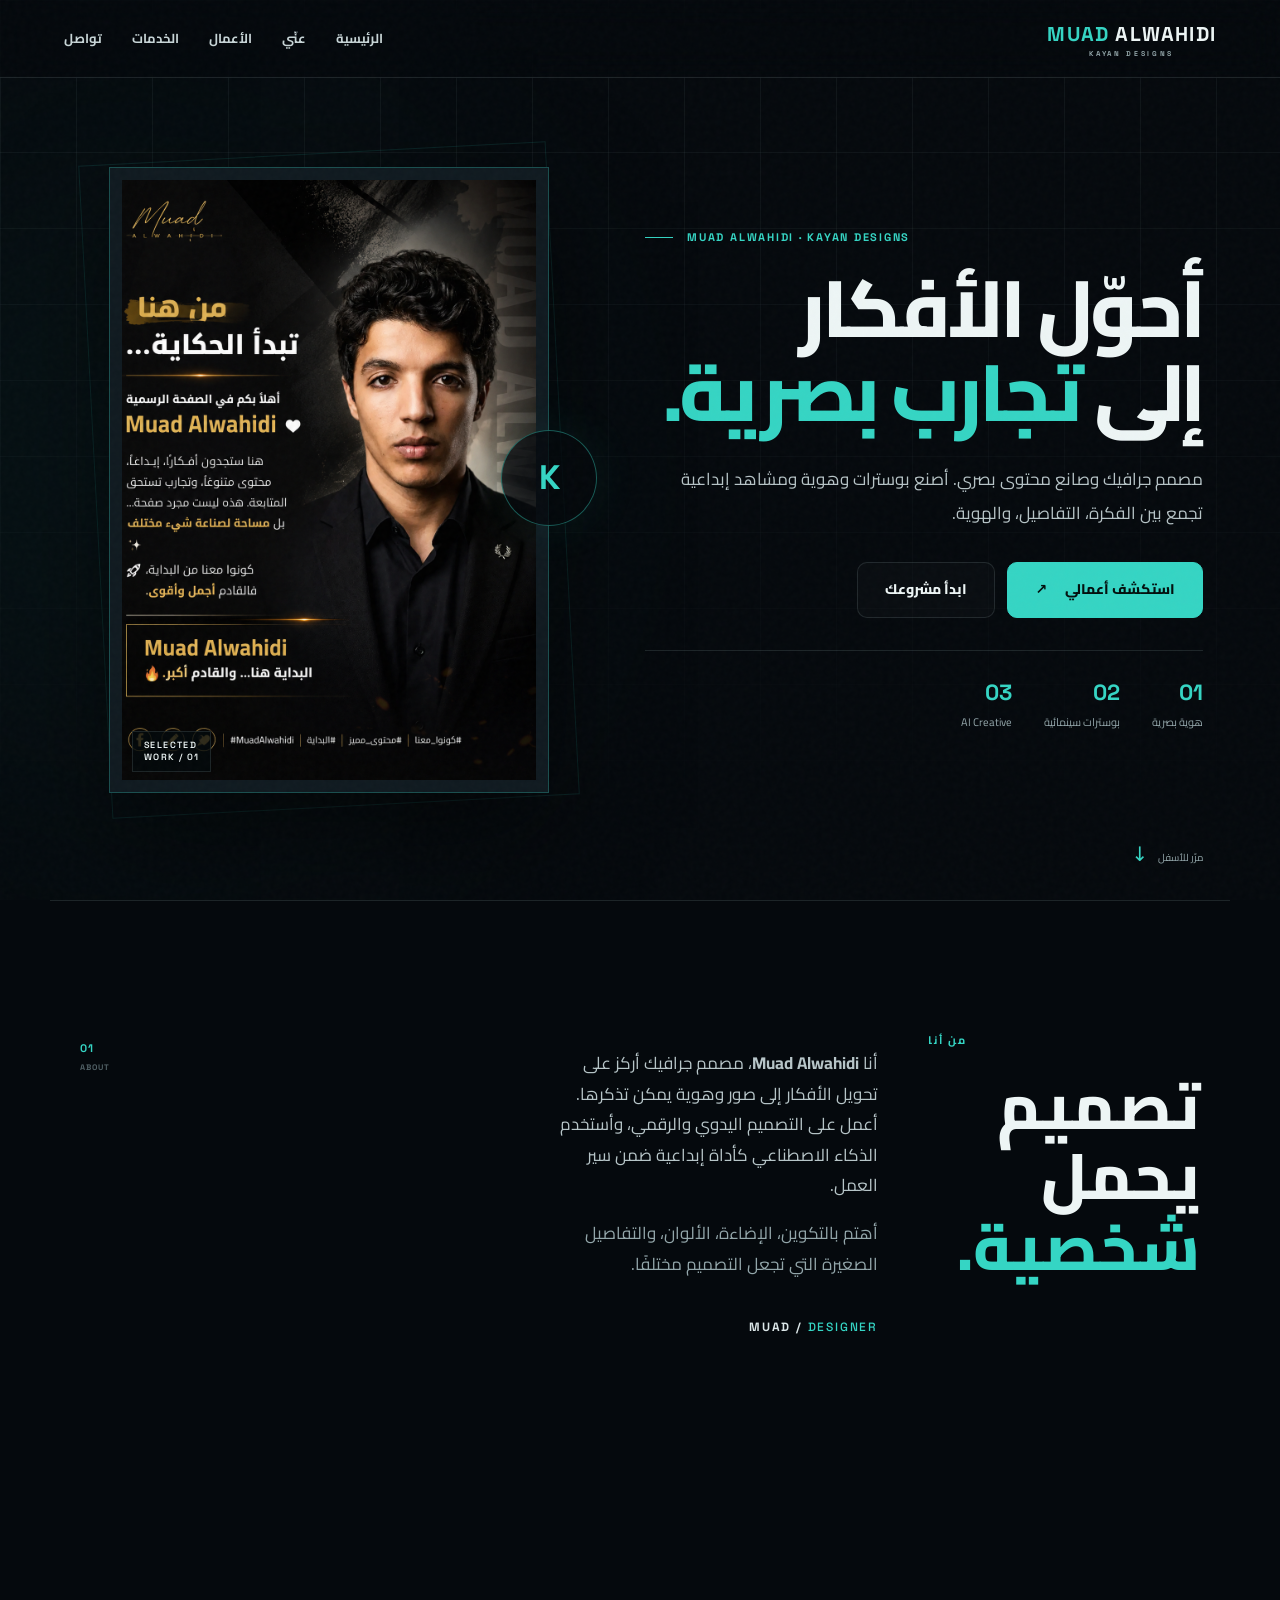
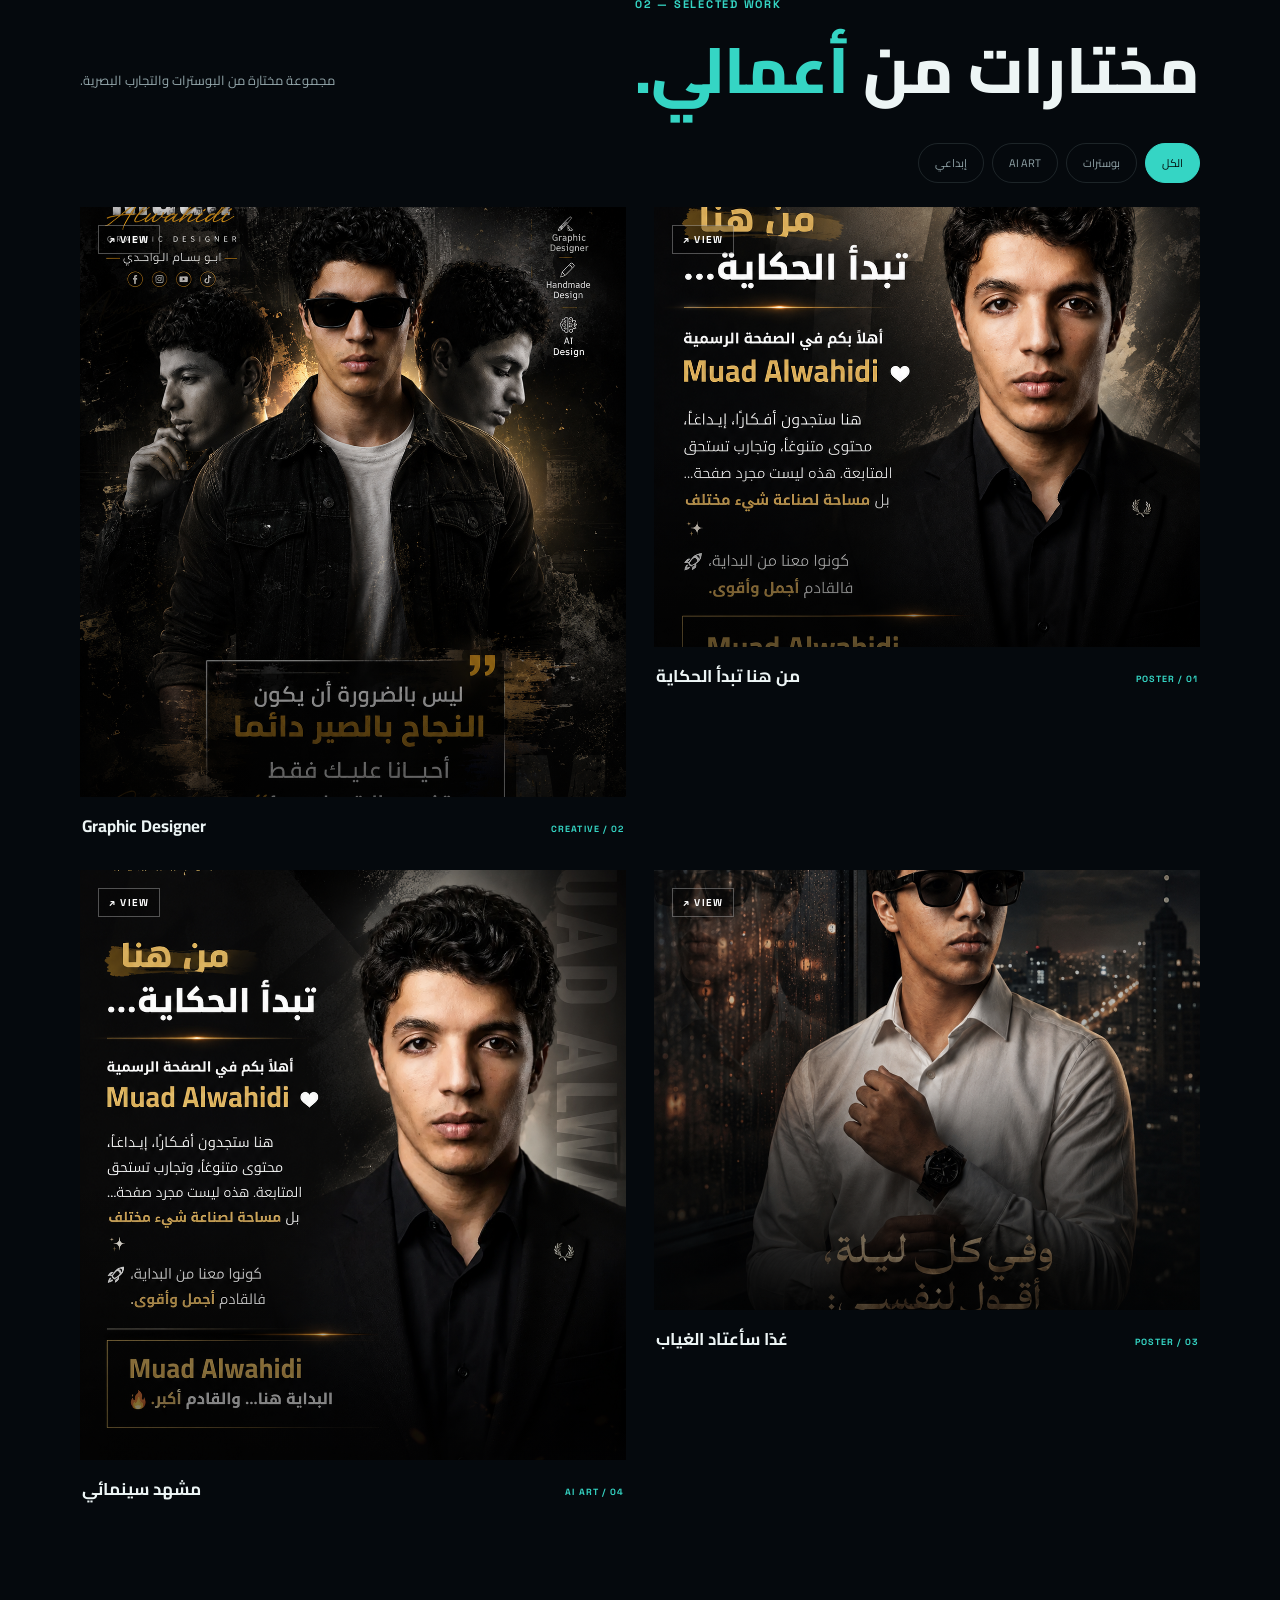
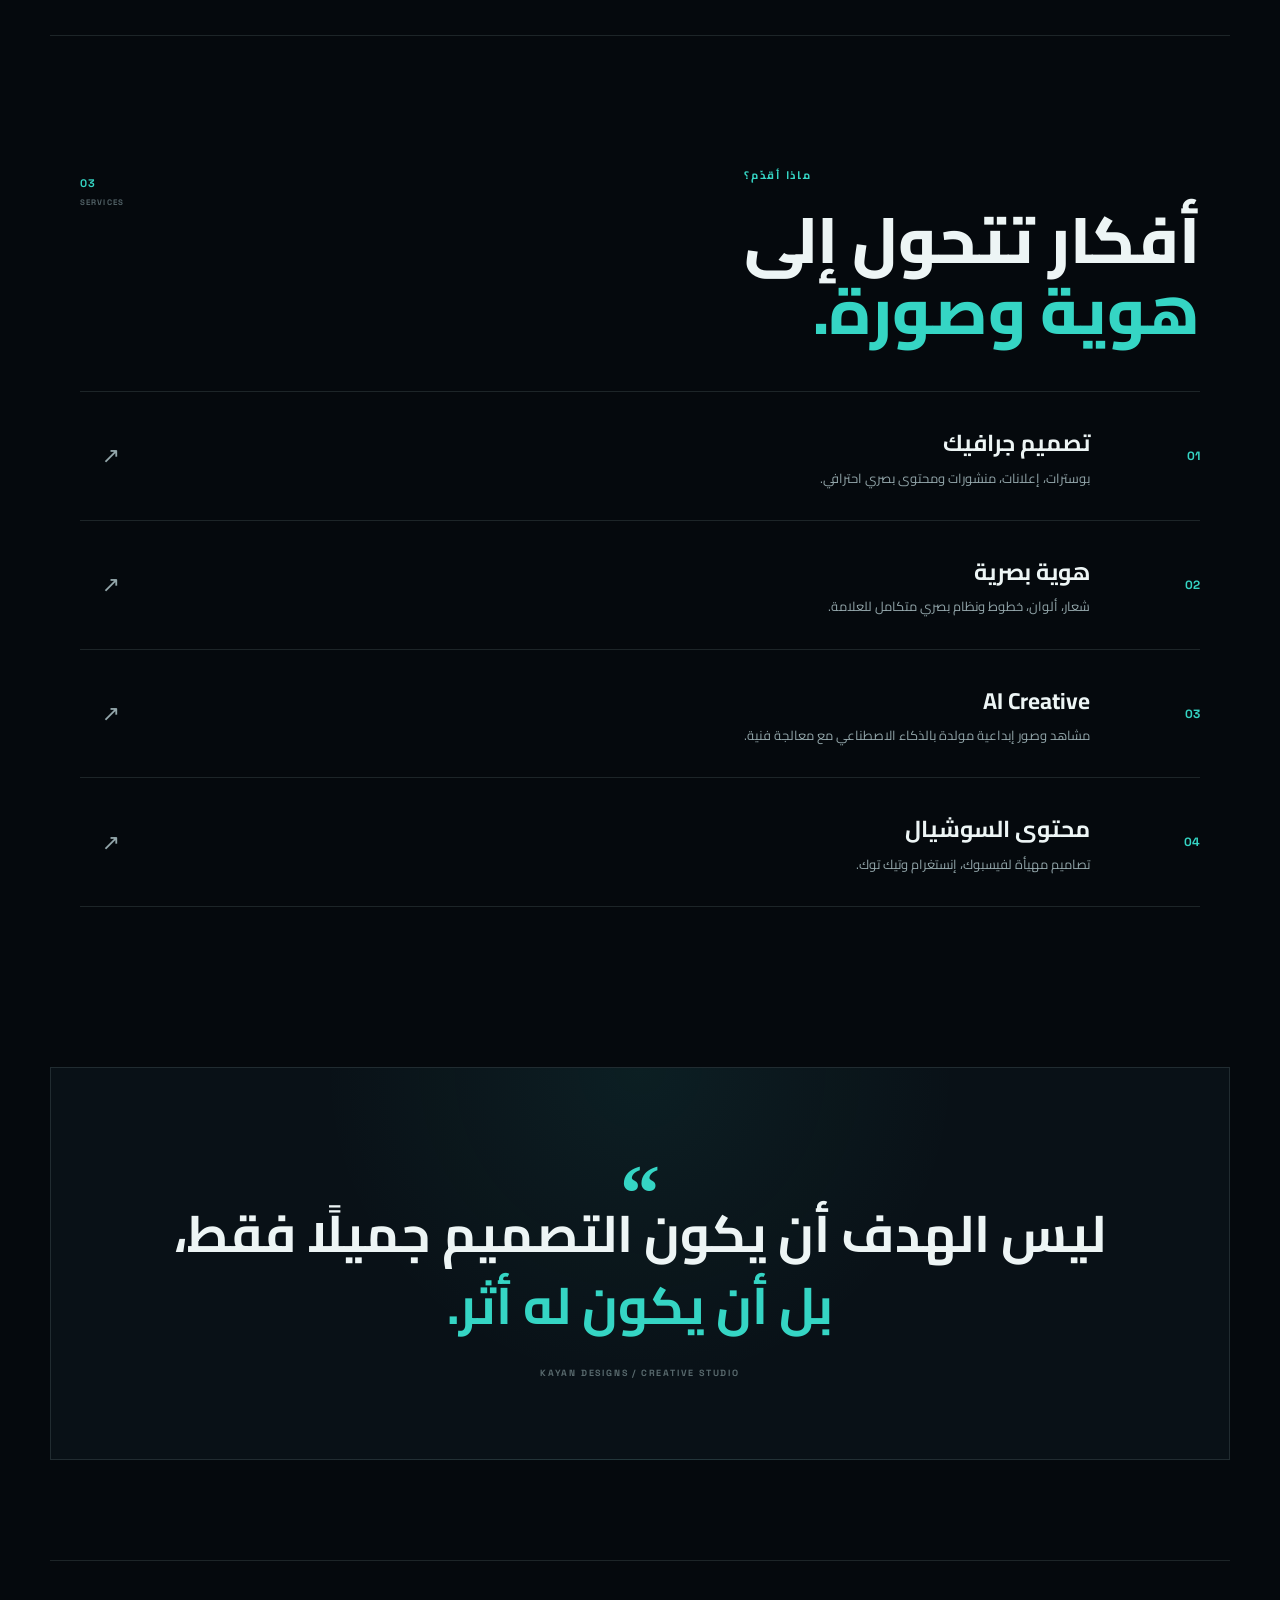
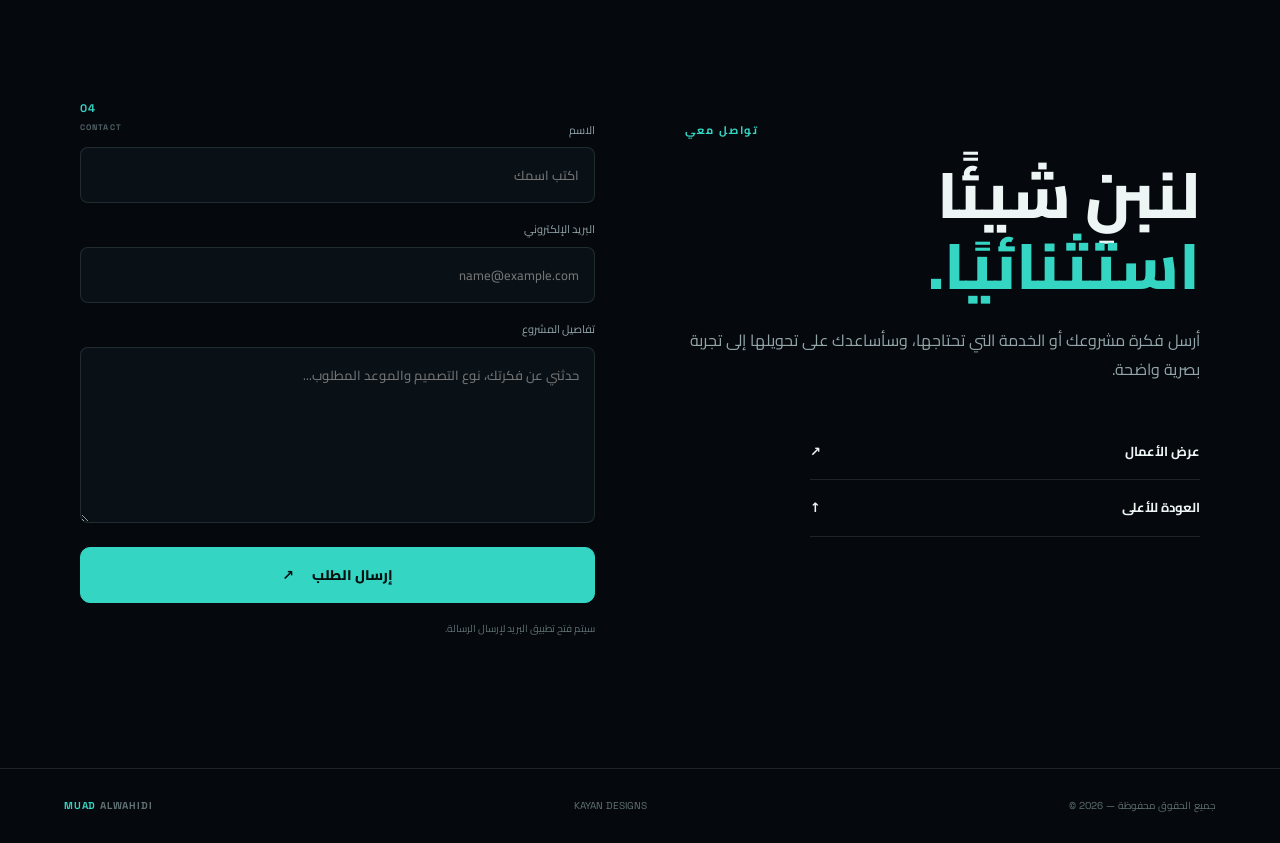
==== commit 0fa98799: "Add files via upload" ====
--- a/index.html
+++ b/index.html
@@ -33,7 +33,7 @@
         <div class="actions"><a class="btn primary" href="#work">استكشف أعمالي <b>↗</b></a><a class="btn ghost" href="#contact">ابدأ مشروعك</a></div>
         <div class="stats"><div><strong>01</strong><span>هوية بصرية</span></div><div><strong>02</strong><span>بوسترات سينمائية</span></div><div><strong>03</strong><span>AI Creative</span></div></div>
       </div>
-      <div class="hero-art reveal"><div class="art-frame"><img src="assets/hero-poster.png" alt="عمل فني من KAYAN DESIGNS"><span class="art-label">SELECTED<br>WORK / 01</span></div><div class="orbit">K</div></div>
+      <div class="hero-art reveal"><div class="art-frame"><img src="hero-poster.png" alt="عمل فني من KAYAN DESIGNS"><span class="art-label">SELECTED<br>WORK / 01</span></div><div class="orbit">K</div></div>
       <a class="scroll" href="#about">مرّر للأسفل <span>↓</span></a>
     </section>
 
@@ -47,10 +47,10 @@
       <div class="section-top reveal"><div><p class="eyebrow">02 — SELECTED WORK</p><h2>مختارات من <em>أعمالي.</em></h2></div><p class="section-note">مجموعة مختارة من البوسترات والتجارب البصرية.</p></div>
       <div class="filters reveal"><button class="filter active" data-filter="all">الكل</button><button class="filter" data-filter="poster">بوسترات</button><button class="filter" data-filter="ai">AI ART</button><button class="filter" data-filter="creative">إبداعي</button></div>
       <div class="gallery" id="gallery">
-        <article class="work-card reveal" data-category="poster" data-title="بوستر ترحيبي فاخر"><button class="work-image" data-full="assets/welcome-poster.png" aria-label="فتح العمل"><img src="assets/welcome-poster.png" alt="بوستر ترحيبي فاخر لمعاذ الوحيدي" loading="lazy"><span>VIEW ↗</span></button><div class="work-meta"><small>POSTER / 01</small><h3>من هنا تبدأ الحكاية</h3></div></article>
-        <article class="work-card tall reveal" data-category="creative" data-title="هوية المصمم"><button class="work-image" data-full="assets/designer-poster.png" aria-label="فتح العمل"><img src="assets/designer-poster.png" alt="ملصق مصمم جرافيك" loading="lazy"><span>VIEW ↗</span></button><div class="work-meta"><small>CREATIVE / 02</small><h3>Graphic Designer</h3></div></article>
-        <article class="work-card reveal" data-category="poster" data-title="ليلة الغياب"><button class="work-image" data-full="assets/night-poster.png" aria-label="فتح العمل"><img src="assets/night-poster.png" alt="بوستر ليلة الغياب" loading="lazy"><span>VIEW ↗</span></button><div class="work-meta"><small>POSTER / 03</small><h3>غدًا سأعتاد الغياب</h3></div></article>
-        <article class="work-card tall reveal" data-category="ai" data-title="مشهد بصري"><button class="work-image" data-full="assets/hero-poster.png" aria-label="فتح العمل"><img src="assets/hero-poster.png" alt="عمل بصري سينمائي" loading="lazy"><span>VIEW ↗</span></button><div class="work-meta"><small>AI ART / 04</small><h3>مشهد سينمائي</h3></div></article>
+        <article class="work-card reveal" data-category="poster" data-title="بوستر ترحيبي فاخر"><button class="work-image" data-full="welcome-poster.png" aria-label="فتح العمل"><img src="welcome-poster.png" alt="بوستر ترحيبي فاخر لمعاذ الوحيدي" loading="lazy"><span>VIEW ↗</span></button><div class="work-meta"><small>POSTER / 01</small><h3>من هنا تبدأ الحكاية</h3></div></article>
+        <article class="work-card tall reveal" data-category="creative" data-title="هوية المصمم"><button class="work-image" data-full="designer-poster.png" aria-label="فتح العمل"><img src="designer-poster.png" alt="ملصق مصمم جرافيك" loading="lazy"><span>VIEW ↗</span></button><div class="work-meta"><small>CREATIVE / 02</small><h3>Graphic Designer</h3></div></article>
+        <article class="work-card reveal" data-category="poster" data-title="ليلة الغياب"><button class="work-image" data-full="night-poster.png" aria-label="فتح العمل"><img src="night-poster.png" alt="بوستر ليلة الغياب" loading="lazy"><span>VIEW ↗</span></button><div class="work-meta"><small>POSTER / 03</small><h3>غدًا سأعتاد الغياب</h3></div></article>
+        <article class="work-card tall reveal" data-category="ai" data-title="مشهد بصري"><button class="work-image" data-full="hero-poster.png" aria-label="فتح العمل"><img src="hero-poster.png" alt="عمل بصري سينمائي" loading="lazy"><span>VIEW ↗</span></button><div class="work-meta"><small>AI ART / 04</small><h3>مشهد سينمائي</h3></div></article>
       </div>
     </section>
 
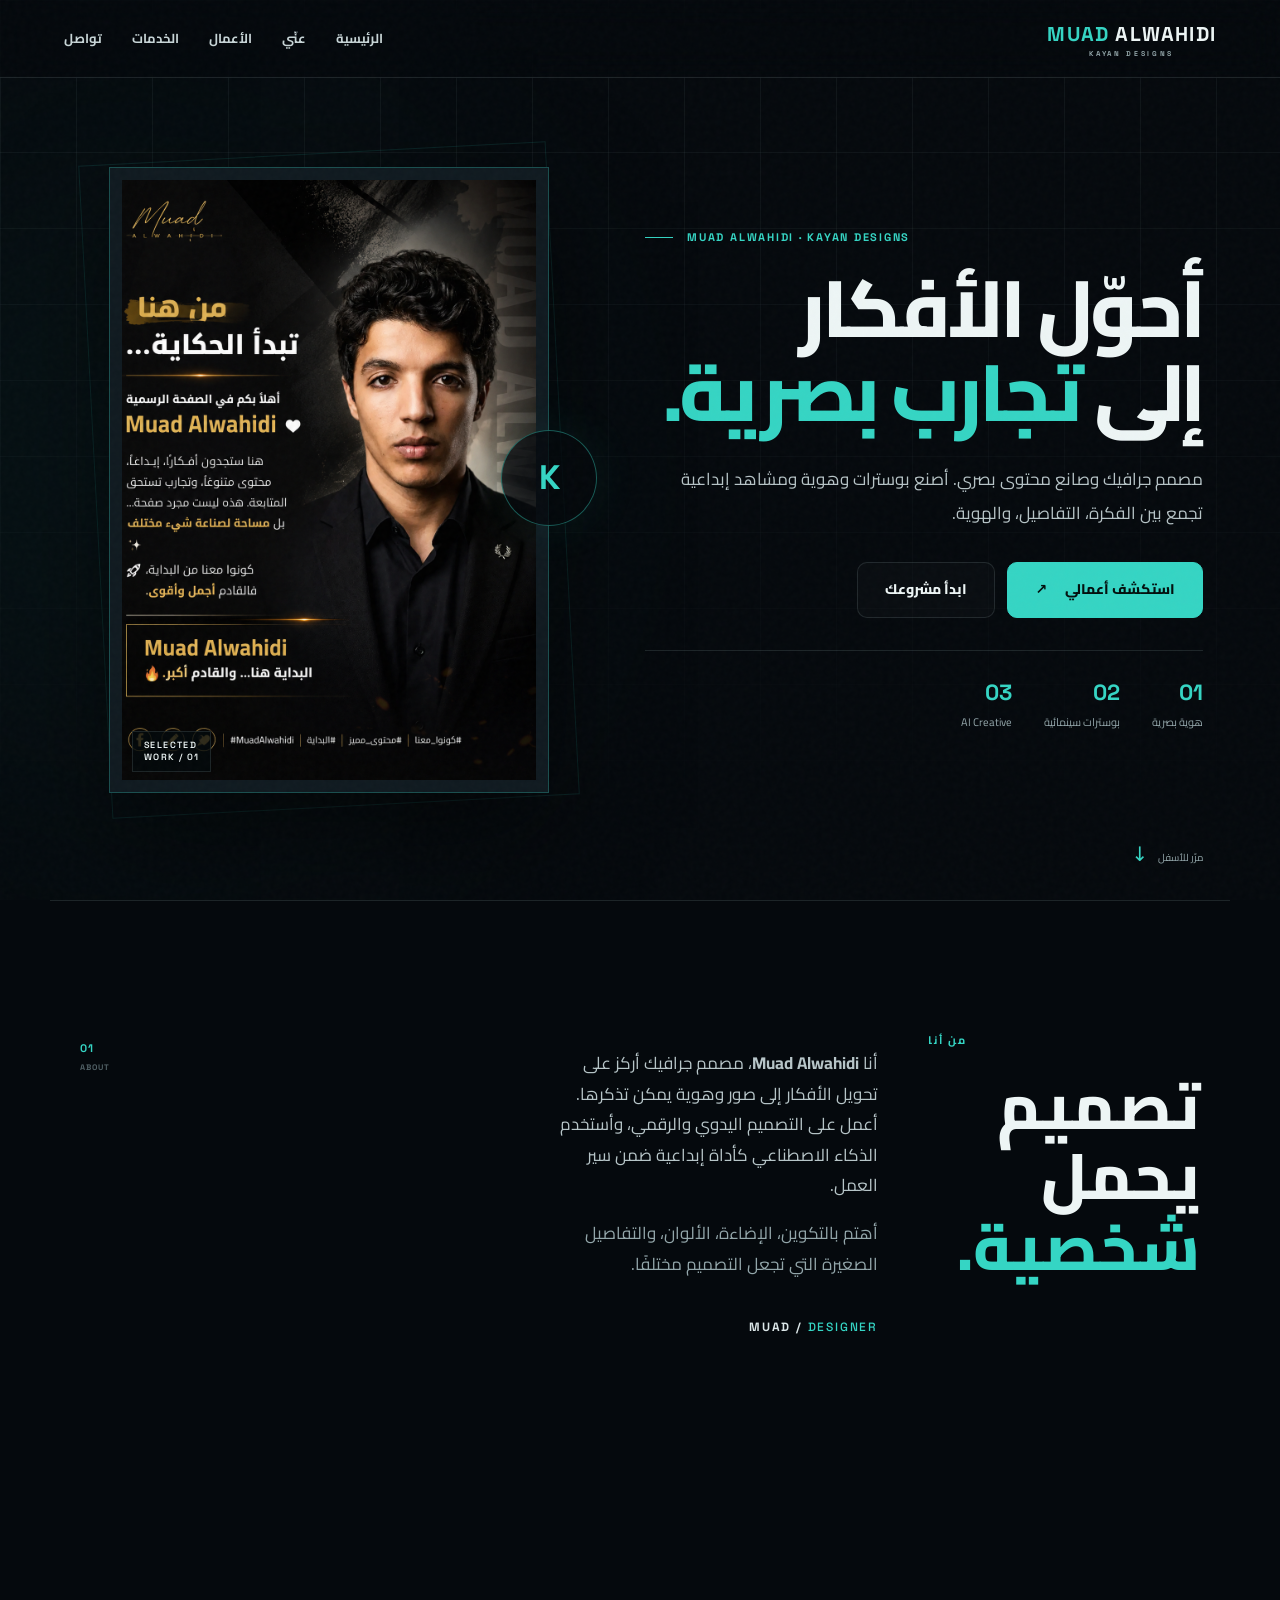
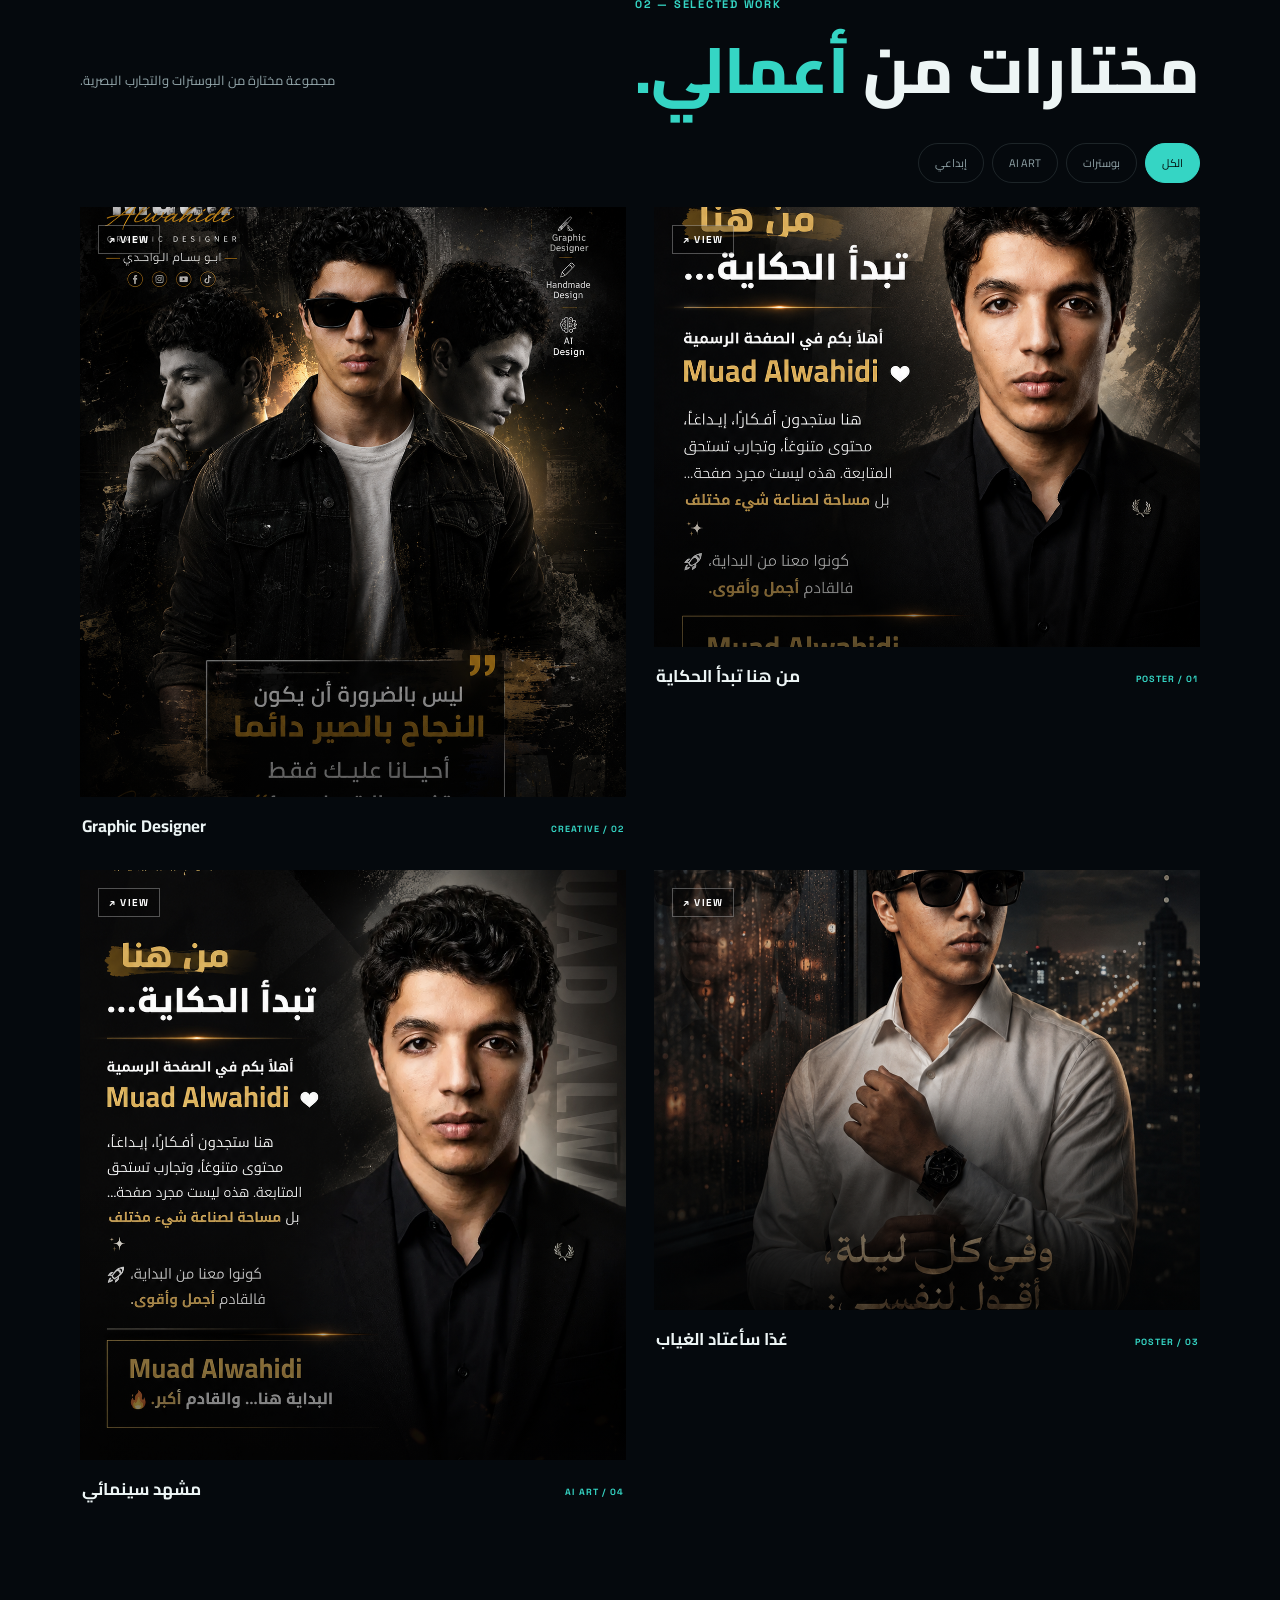
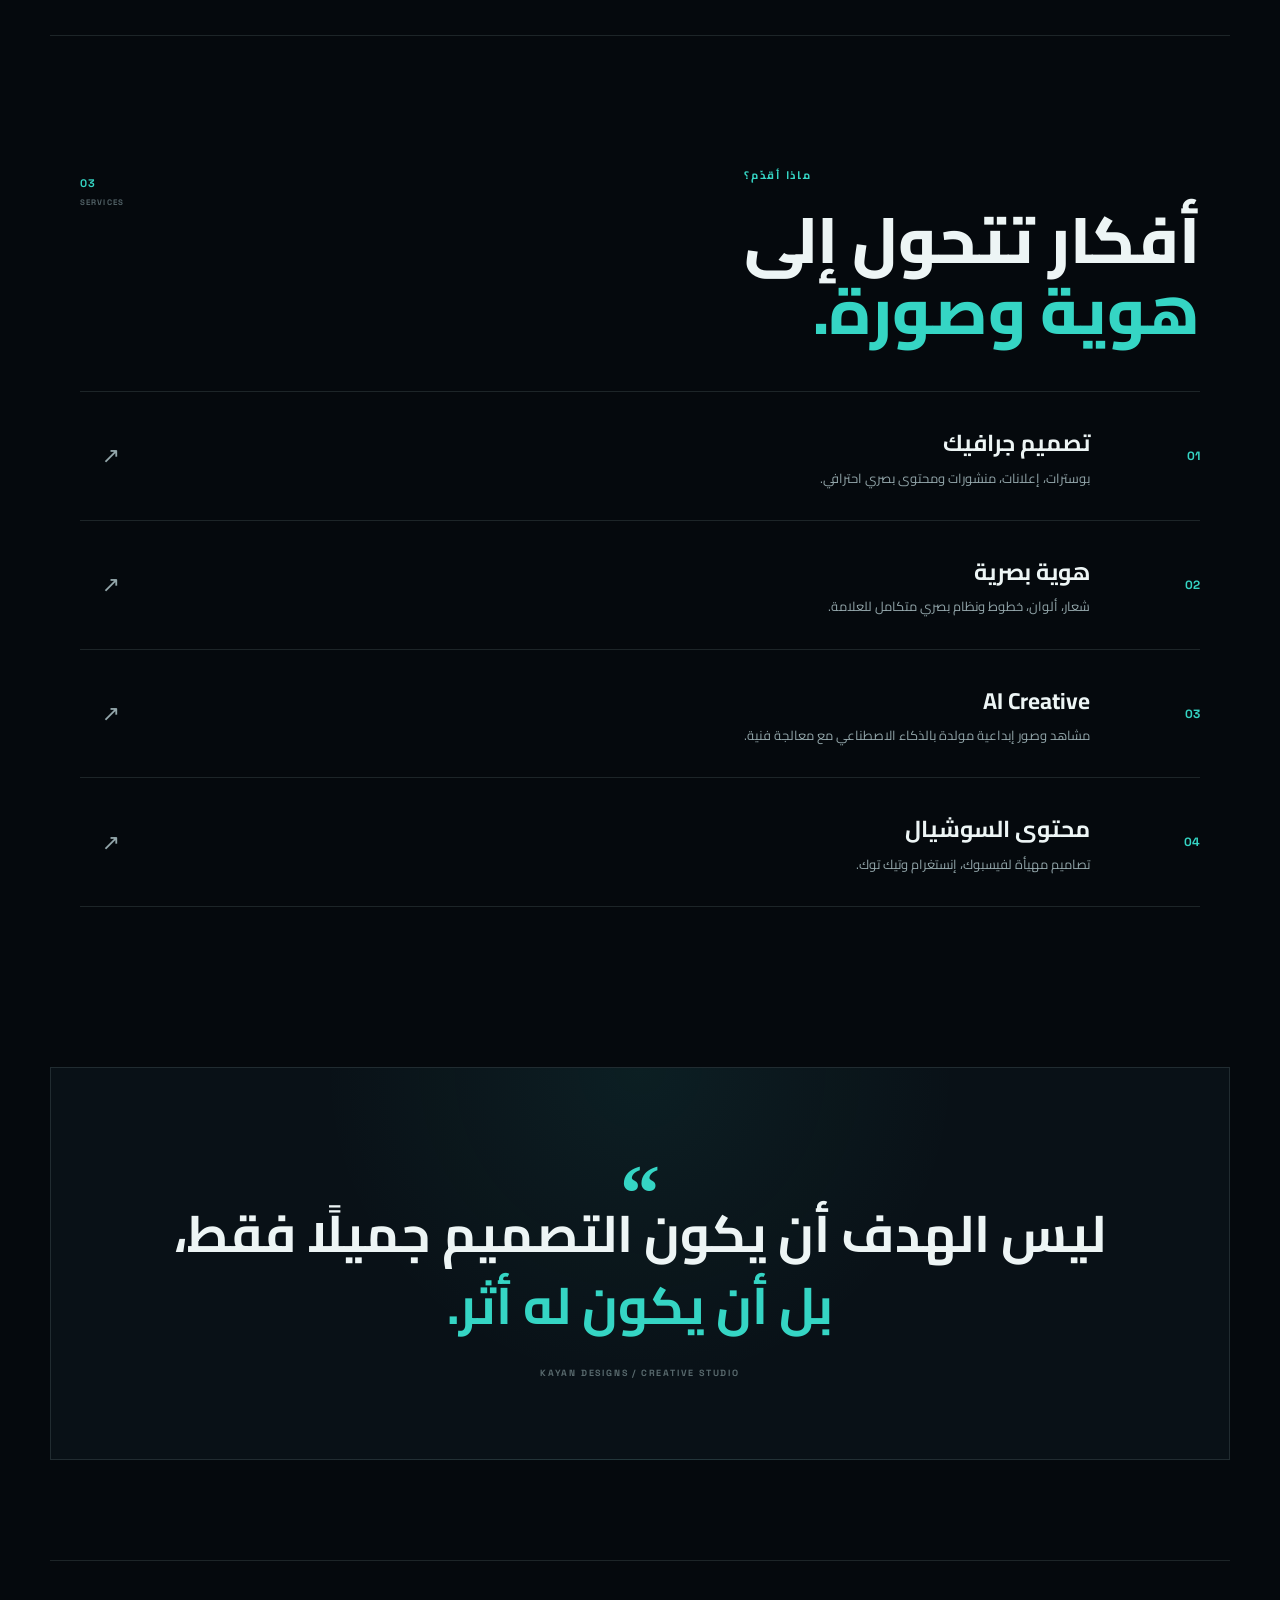
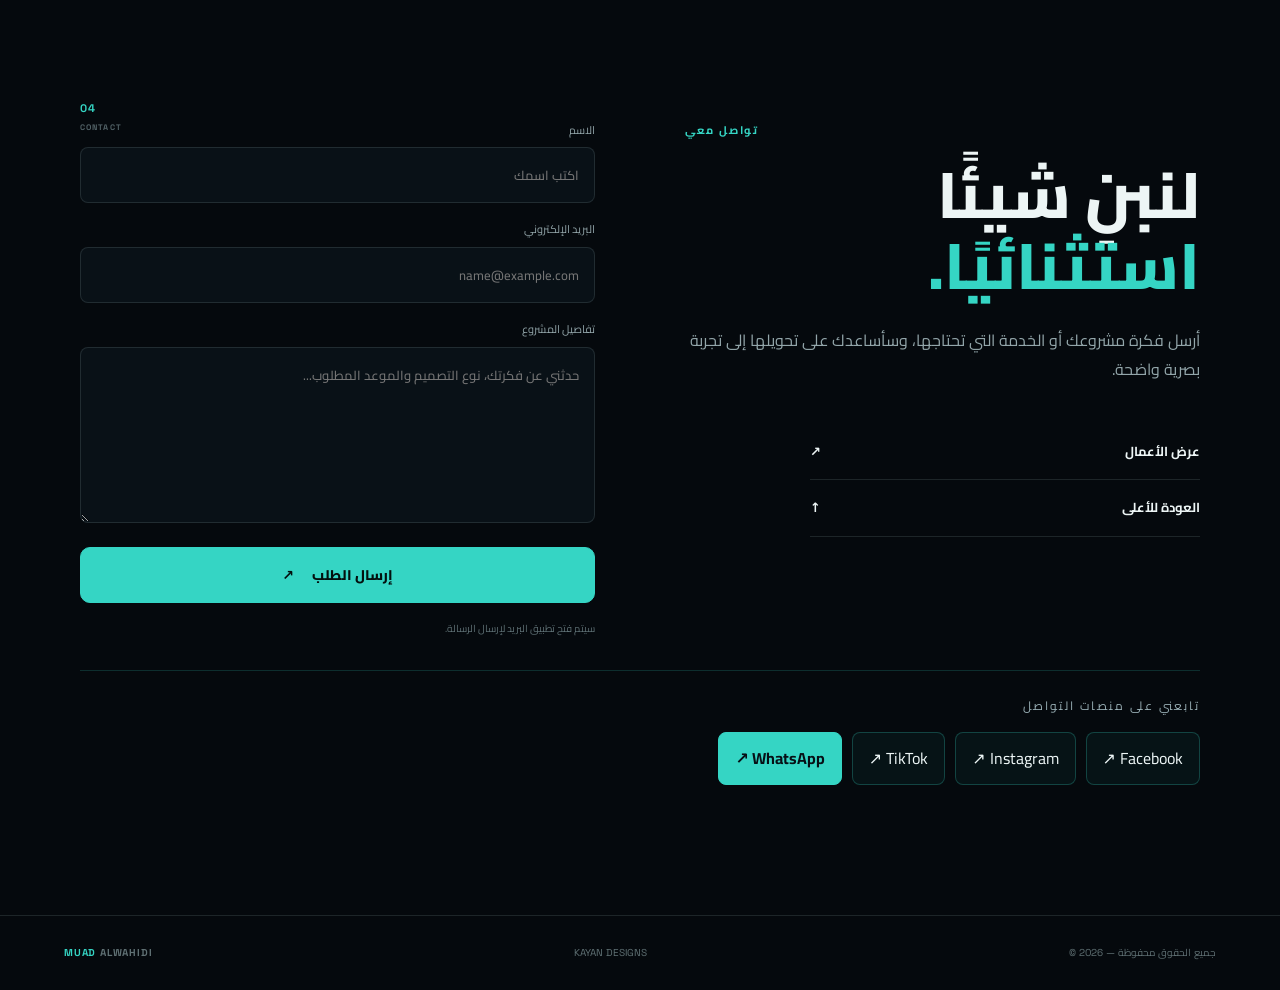
==== commit ac3f03ae: "Add social media links to index.html Added social media links for Facebook, Instagram, TikTok, and W" ====
--- a/index.html
+++ b/index.html
@@ -76,7 +76,47 @@
           <button class="btn primary" type="submit">إرسال الطلب <b>↗</b></button><p class="form-note">سيتم فتح تطبيق البريد لإرسال الرسالة.</p>
         </form>
       </div>
+                <div style="margin-top:32px;padding-top:24px;border-top:1px solid rgba(53,213,196,.18);">
+          <p style="font-size:12px;letter-spacing:2px;color:#9ab0b6;margin:0 0 16px;">
+            تابعني على منصات التواصل
+          </p>
+
+          <div style="display:flex;flex-wrap:wrap;gap:10px;">
+
+            <a href="https://www.facebook.com/share/1NwpVerQpg/"
+               target="_blank"
+               rel="noopener noreferrer"
+               style="text-decoration:none;color:#eef7f7;border:1px solid rgba(53,213,196,.25);padding:11px 16px;border-radius:8px;background:rgba(53,213,196,.05);">
+              Facebook ↗
+            </a>
+
+            <a href="https://www.instagram.com/muad_alwahidi"
+               target="_blank"
+               rel="noopener noreferrer"
+               style="text-decoration:none;color:#eef7f7;border:1px solid rgba(53,213,196,.25);padding:11px 16px;border-radius:8px;background:rgba(53,213,196,.05);">
+              Instagram ↗
+            </a>
+
+            <a href="https://www.tiktok.com/@muad_alwahidi"
+               target="_blank"
+               rel="noopener noreferrer"
+               style="text-decoration:none;color:#eef7f7;border:1px solid rgba(53,213,196,.25);padding:11px 16px;border-radius:8px;background:rgba(53,213,196,.05);">
+              TikTok ↗
+            </a>
+
+            <a href="https://wa.me/967780167553?text=مرحباً%20معاذ،%20أريد%20الاستفسار%20عن%20خدمات%20التصميم"
+               target="_blank"
+               rel="noopener noreferrer"
+               style="text-decoration:none;color:#071016;border:1px solid #35d5c4;padding:11px 16px;border-radius:8px;background:#35d5c4;font-weight:700;">
+              WhatsApp ↗
+            </a>
+
+          </div>
+            </div> 
+  </main>
+  </m
     </section>
+  
   </main>
 
   <footer><div class="footer-brand"><span>MUAD</span> ALWAHIDI</div><div>KAYAN DESIGNS</div><div>© <span id="year"></span> — جميع الحقوق محفوظة</div></footer>
